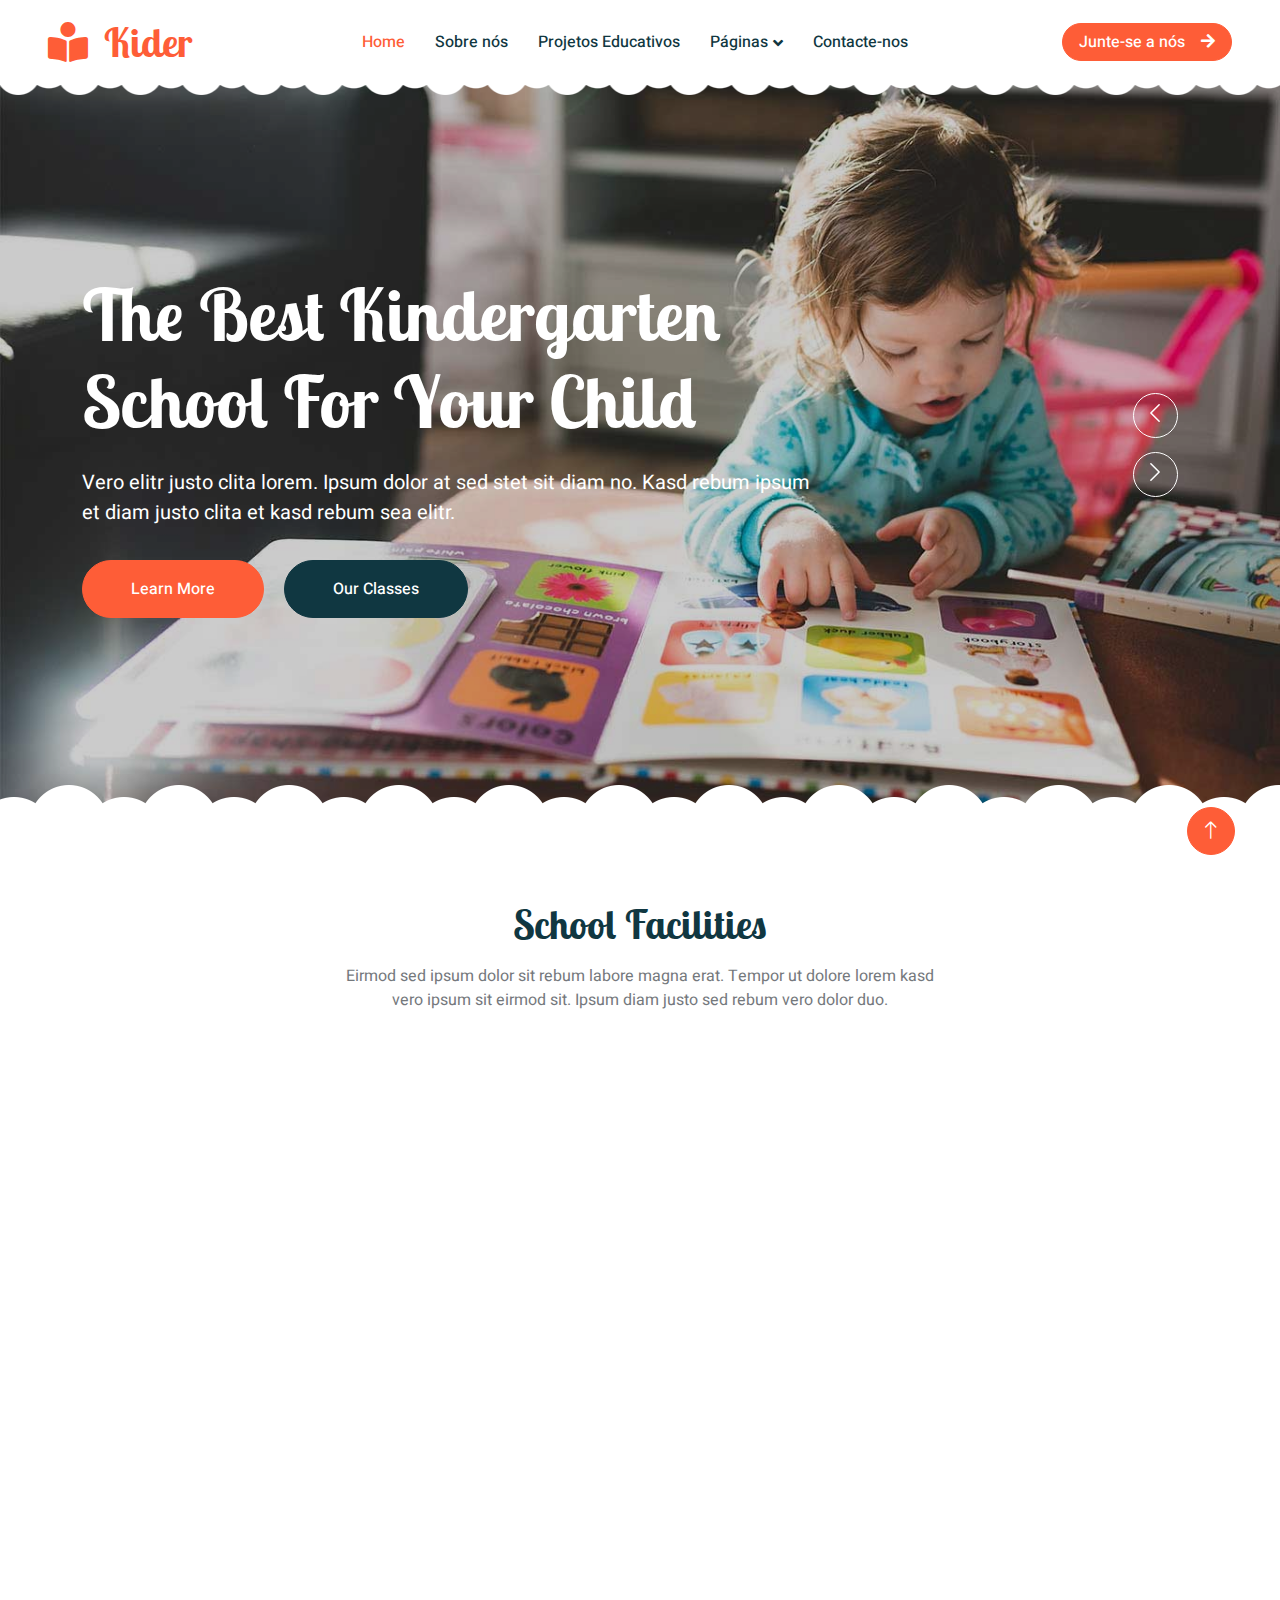
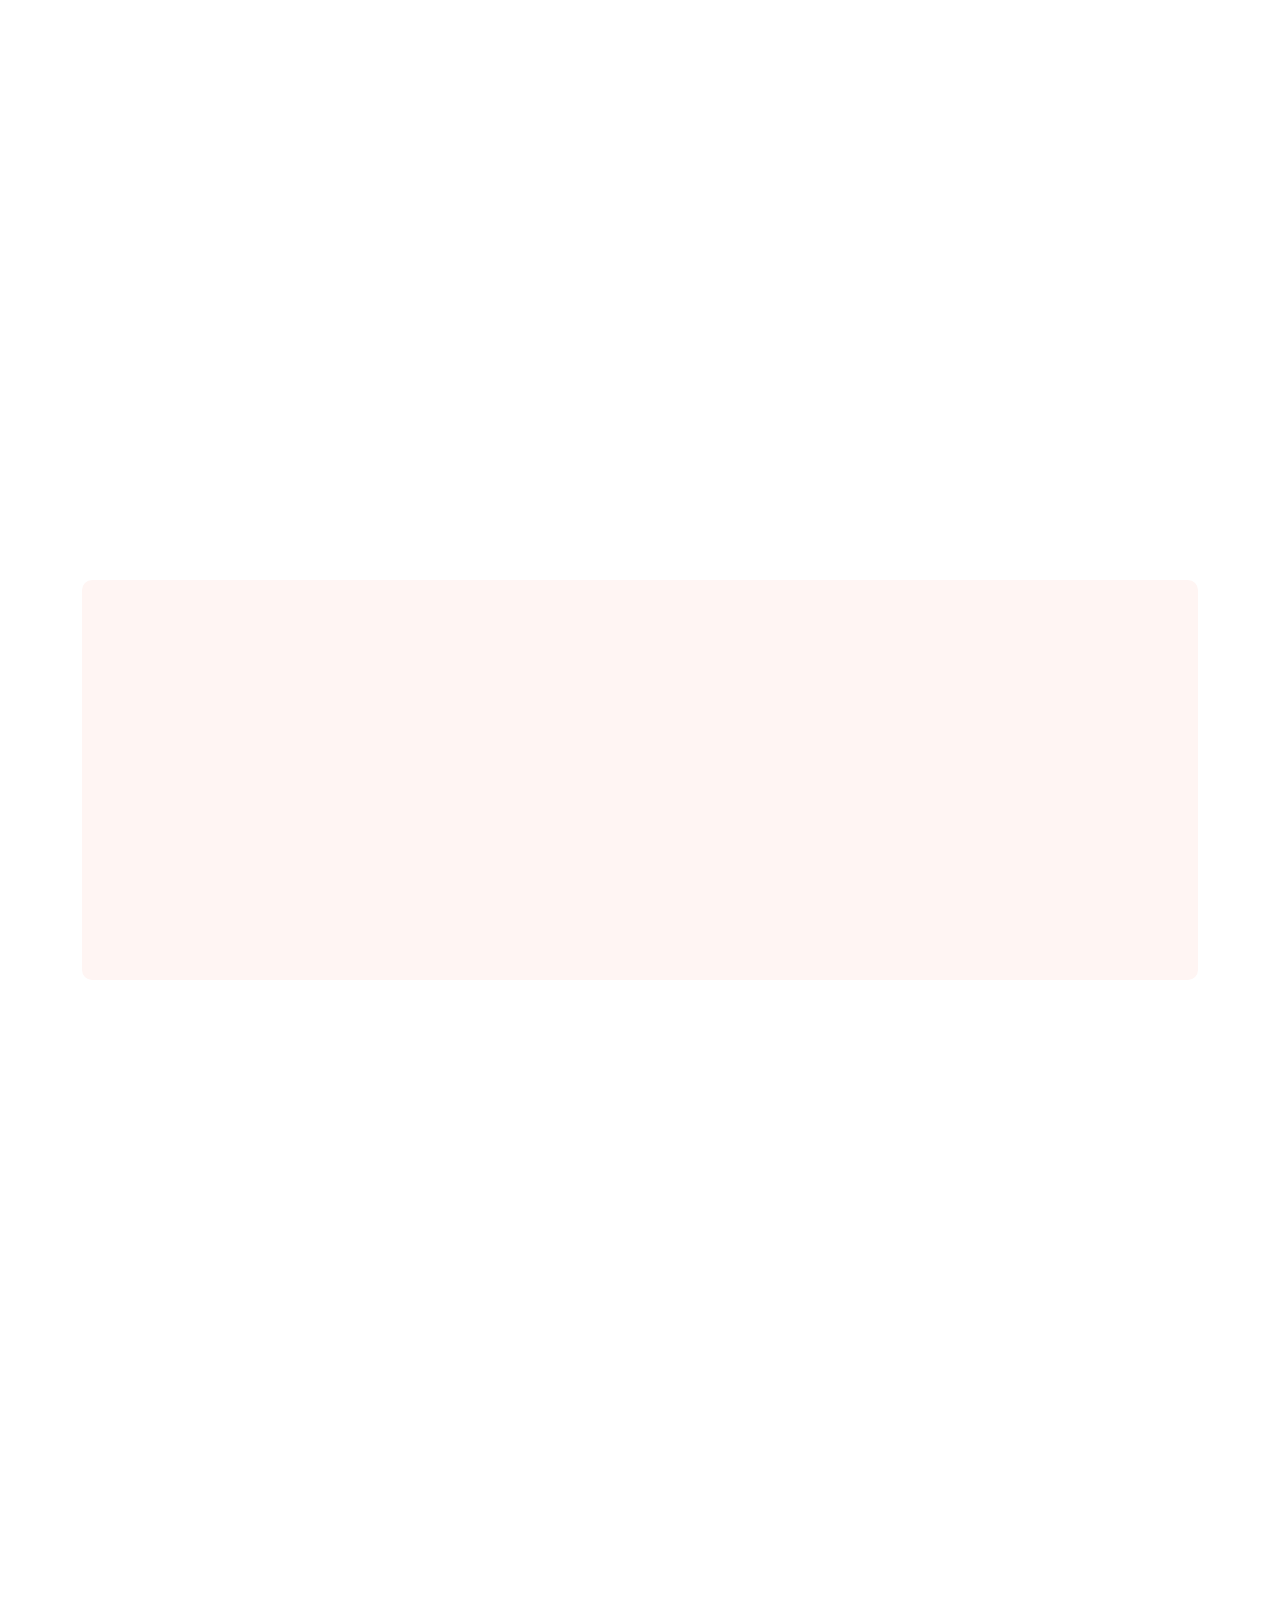
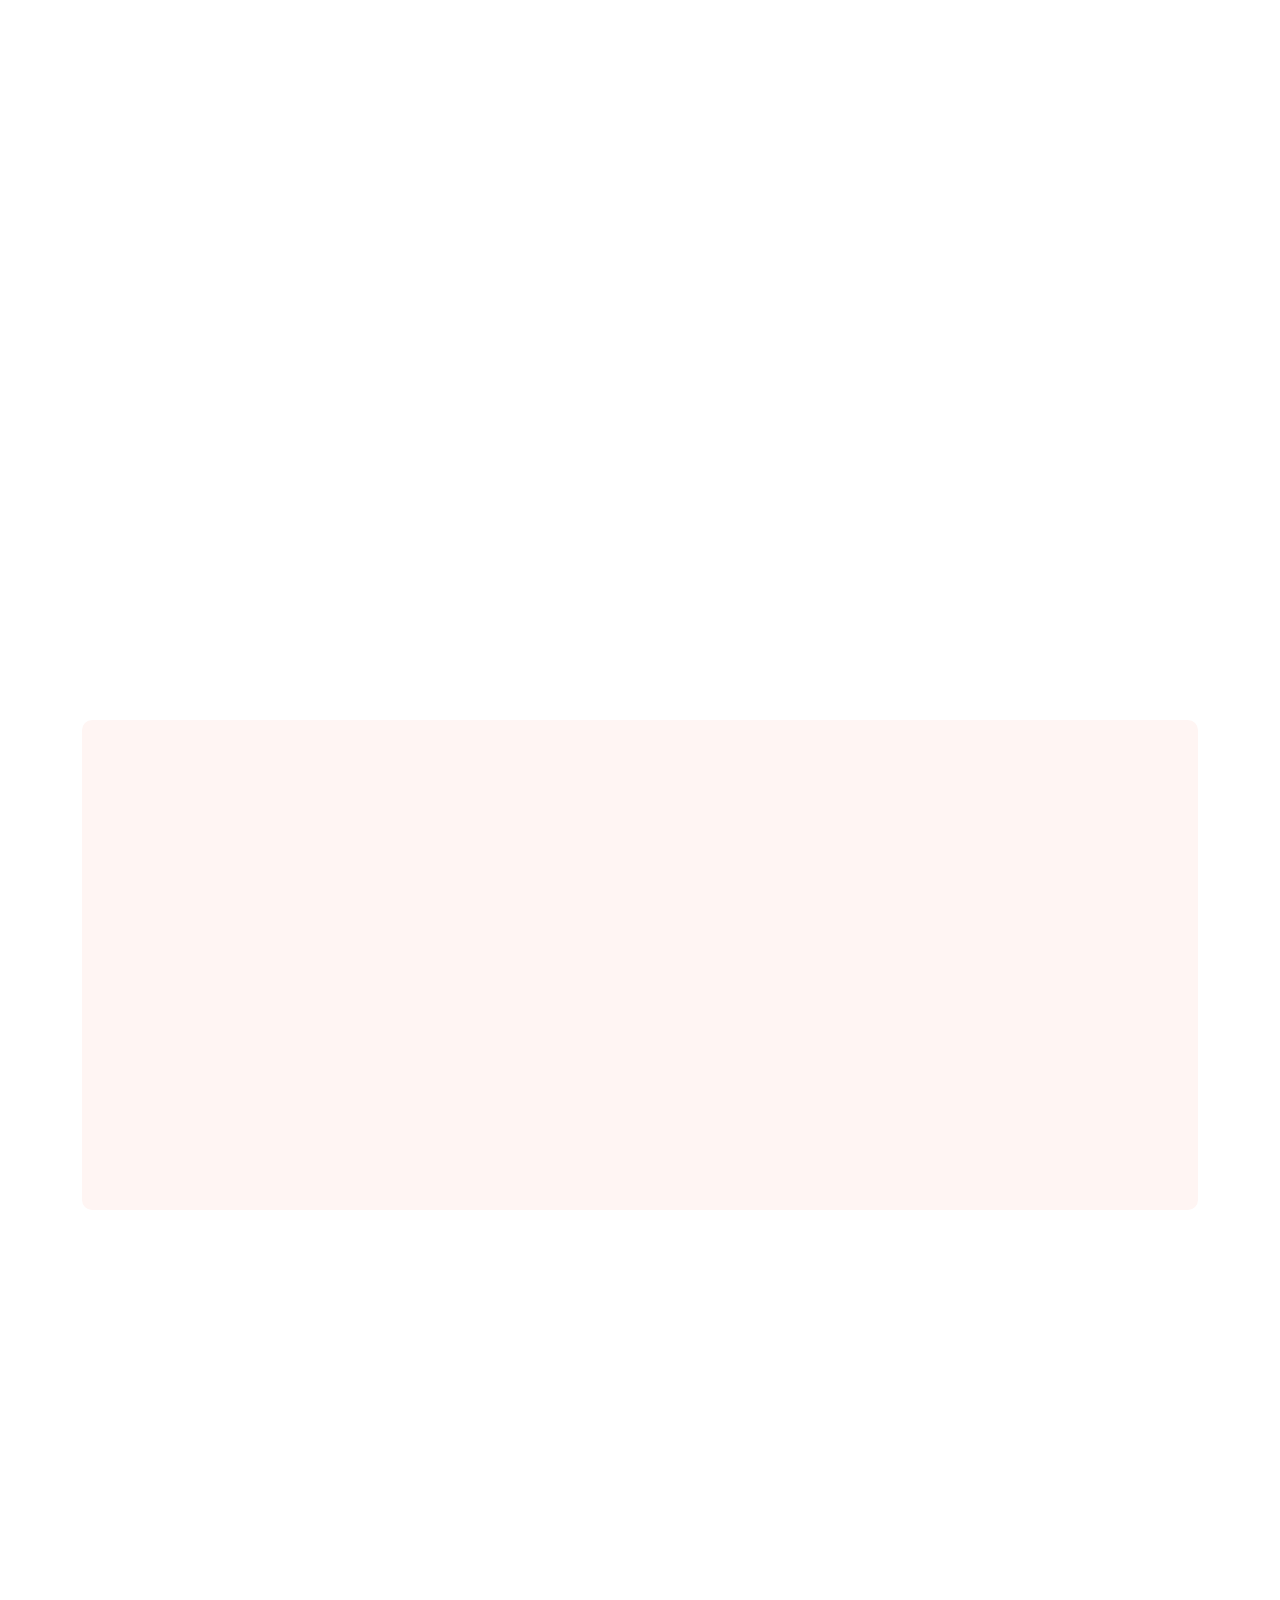
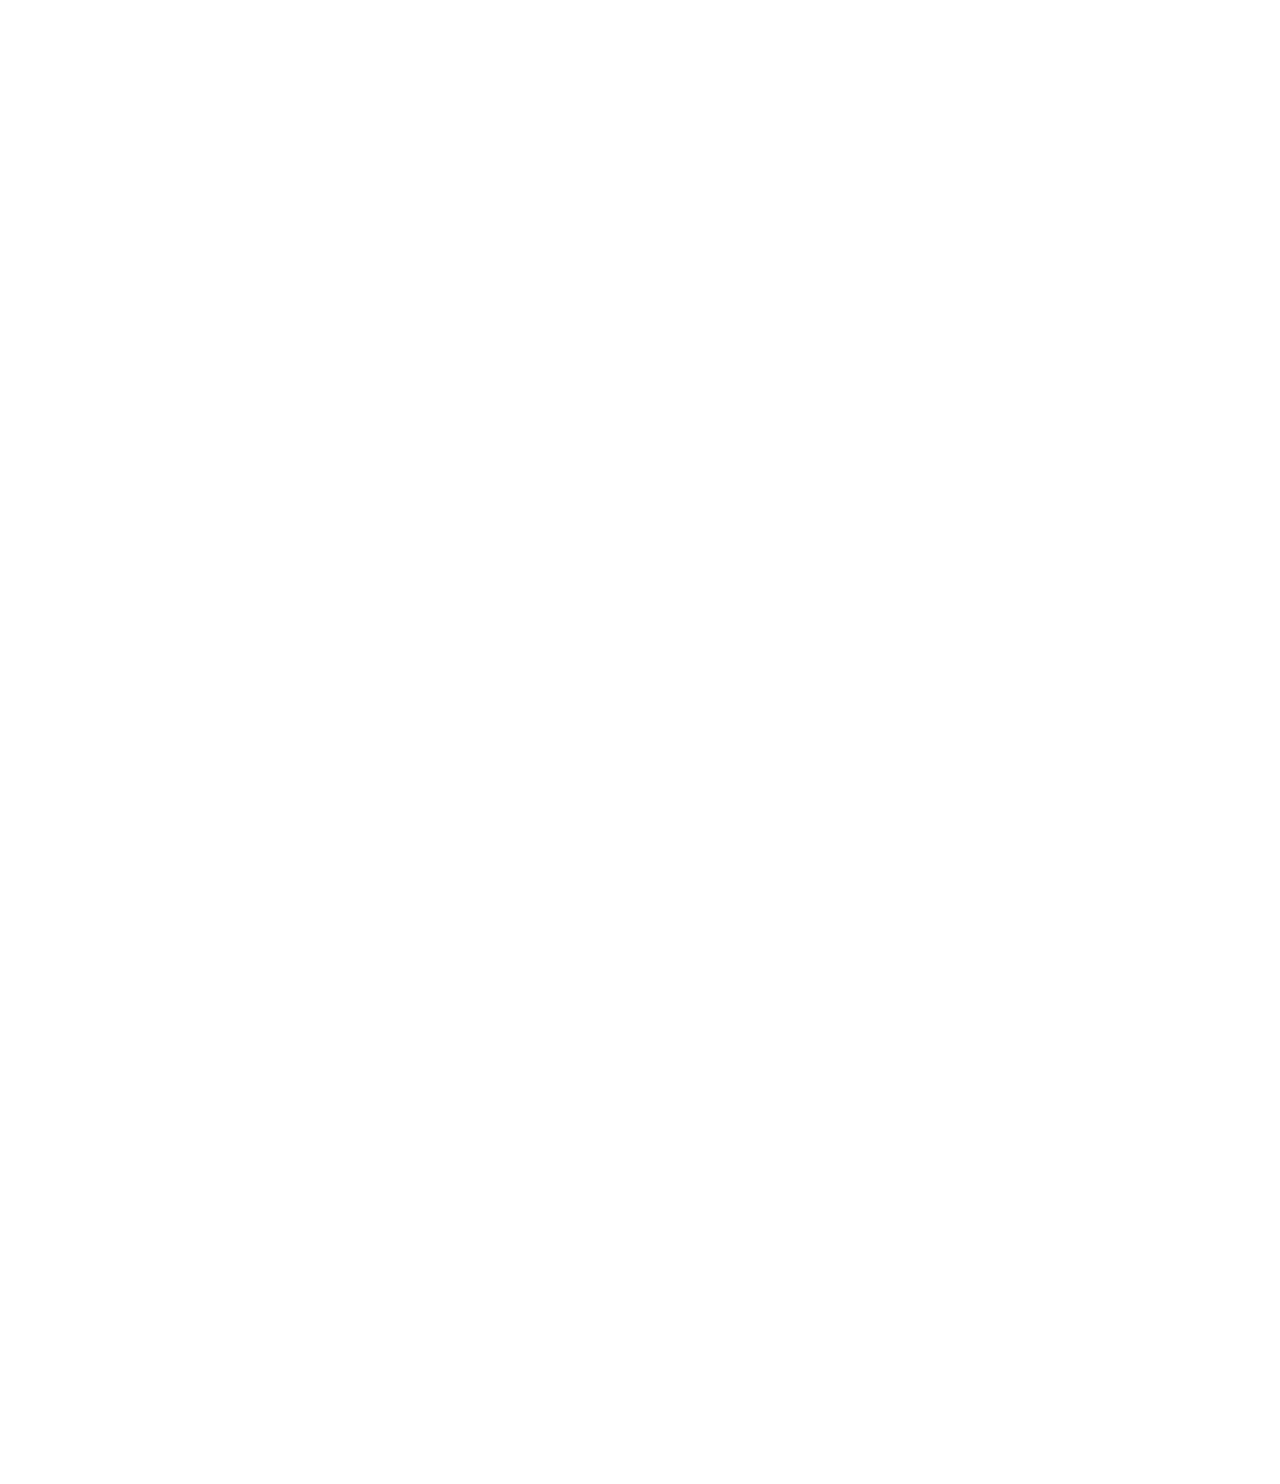
==== index.html @ 931c2179 "Primeiro commit - adicionar arquivos" ====
<!DOCTYPE html>
<html lang="pt">

<head>
    <meta charset="utf-8">
    <title>kinderwelt - Pré Escola</title>
    <meta content="width=device-width, initial-scale=1.0" name="viewport">
    <meta content="" name="keywords">
    <meta content="" name="description">

    <!-- Favicon -->
    <link href="img/favicon.ico" rel="icon">

    <!-- Google Web Fonts -->
    <link rel="preconnect" href="https://fonts.googleapis.com">
    <link rel="preconnect" href="https://fonts.gstatic.com" crossorigin>
    <link href="https://fonts.googleapis.com/css2?family=Heebo:wght@400;500;600&family=Inter:wght@600&family=Lobster+Two:wght@700&display=swap" rel="stylesheet">
    
    <!-- Icon Font Stylesheet -->
    <link href="https://cdnjs.cloudflare.com/ajax/libs/font-awesome/5.10.0/css/all.min.css" rel="stylesheet">
    <link href="https://cdn.jsdelivr.net/npm/bootstrap-icons@1.4.1/font/bootstrap-icons.css" rel="stylesheet">

    <!-- Libraries Stylesheet -->
    <link href="lib/animate/animate.min.css" rel="stylesheet">
    <link href="lib/owlcarousel/assets/owl.carousel.min.css" rel="stylesheet">

    <!-- Customized Bootstrap Stylesheet -->
    <link href="css/bootstrap.min.css" rel="stylesheet">

    <!-- Template Stylesheet -->
    <link href="css/style.css" rel="stylesheet">
</head>

<body>
    <div class="container-xxl bg-white p-0">
        <!-- Spinner Start -->
        <div id="spinner" class="show bg-white position-fixed translate-middle w-100 vh-100 top-50 start-50 d-flex align-items-center justify-content-center">
            <div class="spinner-border text-primary" style="width: 3rem; height: 3rem;" role="status">
                <span class="sr-only">Loading...</span>
            </div>
        </div>
        <!-- Spinner End -->


        <!-- Navbar Start -->
        <nav class="navbar navbar-expand-lg bg-white navbar-light sticky-top px-4 px-lg-5 py-lg-0">
            <a href="index.html" class="navbar-brand">
                <h1 class="m-0 text-primary"><i class="fa fa-book-reader me-3"></i>Kider</h1>
            </a>
            <button type="button" class="navbar-toggler" data-bs-toggle="collapse" data-bs-target="#navbarCollapse">
                <span class="navbar-toggler-icon"></span>
            </button>
            <div class="collapse navbar-collapse" id="navbarCollapse">
                <div class="navbar-nav mx-auto">
                    <a href="index.html" class="nav-item nav-link active">Home</a>
                    <a href="about.html" class="nav-item nav-link">Sobre nós</a>
                    <a href="classes.html" class="nav-item nav-link">Projetos Educativos</a>
                    <div class="nav-item dropdown">
                        <a href="#" class="nav-link dropdown-toggle" data-bs-toggle="dropdown">Páginas</a>
                        <div class="dropdown-menu rounded-0 rounded-bottom border-0 shadow-sm m-0">
                            <a href="facility.html" class="dropdown-item">Instalações Escolares</a>
                            <a href="team.html" class="dropdown-item">Equipa de Professores</a>
                            <a href="call-to-action.html" class="dropdown-item">Junte-se a nós</a>
                            <a href="appointment.html" class="dropdown-item">Agende uma visita</a>
                            <a href="testimonial.html" class="dropdown-item">Depoimentos</a>
    
                        </div>
                    </div>
                    <a href="contact.html" class="nav-item nav-link">Contacte-nos</a>
                </div>
                <a href="" class="btn btn-primary rounded-pill px-3 d-none d-lg-block">Junte-se a nós<i class="fa fa-arrow-right ms-3"></i></a>
            </div>
        </nav>
        <!-- Navbar End -->


        <!-- Carousel Start -->
        <div class="container-fluid p-0 mb-5">
            <div class="owl-carousel header-carousel position-relative">
                <div class="owl-carousel-item position-relative">
                    <img class="img-fluid" src="img/carousel-1.jpg" alt="">
                    <div class="position-absolute top-0 start-0 w-100 h-100 d-flex align-items-center" style="background: rgba(0, 0, 0, .2);">
                        <div class="container">
                            <div class="row justify-content-start">
                                <div class="col-10 col-lg-8">
                                    <h1 class="display-2 text-white animated slideInDown mb-4">The Best Kindergarten School For Your Child</h1>
                                    <p class="fs-5 fw-medium text-white mb-4 pb-2">Vero elitr justo clita lorem. Ipsum dolor at sed stet sit diam no. Kasd rebum ipsum et diam justo clita et kasd rebum sea elitr.</p>
                                    <a href="" class="btn btn-primary rounded-pill py-sm-3 px-sm-5 me-3 animated slideInLeft">Learn More</a>
                                    <a href="" class="btn btn-dark rounded-pill py-sm-3 px-sm-5 animated slideInRight">Our Classes</a>
                                </div>
                            </div>
                        </div>
                    </div>
                </div>
                <div class="owl-carousel-item position-relative">
                    <img class="img-fluid" src="img/carousel-2.jpg" alt="">
                    <div class="position-absolute top-0 start-0 w-100 h-100 d-flex align-items-center" style="background: rgba(0, 0, 0, .2);">
                        <div class="container">
                            <div class="row justify-content-start">
                                <div class="col-10 col-lg-8">
                                    <h1 class="display-2 text-white animated slideInDown mb-4">Make A Brighter Future For Your Child</h1>
                                    <p class="fs-5 fw-medium text-white mb-4 pb-2">Vero elitr justo clita lorem. Ipsum dolor at sed stet sit diam no. Kasd rebum ipsum et diam justo clita et kasd rebum sea elitr.</p>
                                    <a href="" class="btn btn-primary rounded-pill py-sm-3 px-sm-5 me-3 animated slideInLeft">Learn More</a>
                                    <a href="" class="btn btn-dark rounded-pill py-sm-3 px-sm-5 animated slideInRight">Our Classes</a>
                                </div>
                            </div>
                        </div>
                    </div>
                </div>
            </div>
        </div>
        <!-- Carousel End -->


        <!-- Facilities Start -->
        <div class="container-xxl py-5">
            <div class="container">
                <div class="text-center mx-auto mb-5 wow fadeInUp" data-wow-delay="0.1s" style="max-width: 600px;">
                    <h1 class="mb-3">School Facilities</h1>
                    <p>Eirmod sed ipsum dolor sit rebum labore magna erat. Tempor ut dolore lorem kasd vero ipsum sit eirmod sit. Ipsum diam justo sed rebum vero dolor duo.</p>
                </div>
                <div class="row g-4">
                    <div class="col-lg-3 col-sm-6 wow fadeInUp" data-wow-delay="0.1s">
                        <div class="facility-item">
                            <div class="facility-icon bg-primary">
                                <span class="bg-primary"></span>
                                <i class="fa fa-bus-alt fa-3x text-primary"></i>
                                <span class="bg-primary"></span>
                            </div>
                            <div class="facility-text bg-primary">
                                <h3 class="text-primary mb-3">School Bus</h3>
                                <p class="mb-0">Eirmod sed ipsum dolor sit rebum magna erat lorem kasd vero ipsum sit</p>
                            </div>
                        </div>
                    </div>
                    <div class="col-lg-3 col-sm-6 wow fadeInUp" data-wow-delay="0.3s">
                        <div class="facility-item">
                            <div class="facility-icon bg-success">
                                <span class="bg-success"></span>
                                <i class="fa fa-futbol fa-3x text-success"></i>
                                <span class="bg-success"></span>
                            </div>
                            <div class="facility-text bg-success">
                                <h3 class="text-success mb-3">Playground</h3>
                                <p class="mb-0">Eirmod sed ipsum dolor sit rebum magna erat lorem kasd vero ipsum sit</p>
                            </div>
                        </div>
                    </div>
                    <div class="col-lg-3 col-sm-6 wow fadeInUp" data-wow-delay="0.5s">
                        <div class="facility-item">
                            <div class="facility-icon bg-warning">
                                <span class="bg-warning"></span>
                                <i class="fa fa-home fa-3x text-warning"></i>
                                <span class="bg-warning"></span>
                            </div>
                            <div class="facility-text bg-warning">
                                <h3 class="text-warning mb-3">Healthy Canteen</h3>
                                <p class="mb-0">Eirmod sed ipsum dolor sit rebum magna erat lorem kasd vero ipsum sit</p>
                            </div>
                        </div>
                    </div>
                    <div class="col-lg-3 col-sm-6 wow fadeInUp" data-wow-delay="0.7s">
                        <div class="facility-item">
                            <div class="facility-icon bg-info">
                                <span class="bg-info"></span>
                                <i class="fa fa-chalkboard-teacher fa-3x text-info"></i>
                                <span class="bg-info"></span>
                            </div>
                            <div class="facility-text bg-info">
                                <h3 class="text-info mb-3">Positive Learning</h3>
                                <p class="mb-0">Eirmod sed ipsum dolor sit rebum magna erat lorem kasd vero ipsum sit</p>
                            </div>
                        </div>
                    </div>
                </div>
            </div>
        </div>
        <!-- Facilities End -->


        <!-- About Start -->
        <div class="container-xxl py-5">
            <div class="container">
                <div class="row g-5 align-items-center">
                    <div class="col-lg-6 wow fadeInUp" data-wow-delay="0.1s">
                        <h1 class="mb-4">Despertamos a curiosidade, cultivamos a autonomia e preparamos nossas crianças para um futuro brilhante.</h1>
                        <p>Na <i>Kinderwelt</i>, acreditamos que a educação é a base para um futuro brilhante. Nossa missão é proporcionar um ambiente seguro, acolhedor e estimulante, onde cada criança possa desenvolver todo o seu potencial.

                            Fundada em 2010, nossa escola tem como objetivo oferecer uma educação de qualidade, que valoriza a individualidade de cada aluno. Nossa equipe de educadores altamente qualificados está comprometida em oferecer um ensino inovador e personalizado, que estimula a curiosidade, a criatividade e o pensamento crítico.
                            
                            Acreditamos em um aprendizado que vai além da sala de aula, por isso oferecemos diversas atividades extracurriculares que promovem o desenvolvimento integral das crianças. Nosso objetivo é formar cidadãos conscientes, responsáveis e preparados para os desafios do futuro.</p>
                        <div class="row g-4 align-items-center">
                            <div class="col-sm-6">
                                <a class="btn btn-primary rounded-pill py-3 px-5" href="">Leia Mais</a>
                            </div>
                            <div class="col-sm-6">
                                <div class="d-flex align-items-center">
                                    <img class="rounded-circle flex-shrink-0" src="img/user.jpg" alt="" style="width: 45px; height: 45px;">
                                    <div class="ms-3">
                                        <h6 class="text-primary mb-1">Jhon Doe</h6>
                                        <small>CEO & Fundador</small>
                                    </div>
                                </div>
                            </div>
                        </div>
                    </div>
                    <div class="col-lg-6 about-img wow fadeInUp" data-wow-delay="0.5s">
                        <div class="row">
                            <div class="col-12 text-center">
                                <img class="img-fluid w-75 rounded-circle bg-light p-3" src="img/students-answer - Cópia.jpg" alt="">
                            </div>
                            <div class="col-6 text-start" style="margin-top: -150px;">
                                <img class="img-fluid w-100 rounded-circle bg-light p-3" src="img/erika-fletcher-YfNWGrQI3a4-unsplash.jpg" alt="">
                            </div>
                            <div class="col-6 text-end" style="margin-top: -150px;">
                                <img class="img-fluid w-100 rounded-circle bg-light p-3" src="img/classes-6.jpg" alt="">
                            </div>
                        </div>
                    </div>
                </div>
            </div>
        </div>
        <!-- About End -->


        <!-- Call To Action Start -->
        <div class="container-xxl py-5">
            <div class="container">
                <div class="bg-light rounded">
                    <div class="row g-0">
                        <div class="col-lg-6 wow fadeIn" data-wow-delay="0.1s" style="min-height: 400px;">
                            <div class="position-relative h-100">
                                <img class="position-absolute w-100 h-100 rounded" src="img/call-to-action.jpg" style="object-fit: cover;">
                            </div>
                        </div>
                        <div class="col-lg-6 wow fadeIn" data-wow-delay="0.5s">
                            <div class="h-100 d-flex flex-column justify-content-center p-5">
                                <h1 class="mb-4">Become A Teacher</h1>
                                <p class="mb-4">Tempor erat elitr rebum at clita. Diam dolor diam ipsum sit. Aliqu diam amet diam et eos.
                                    Clita erat ipsum et lorem et sit, sed stet lorem sit clita duo justo magna dolore erat amet
                                </p>
                                <a class="btn btn-primary py-3 px-5" href="">Get Started Now<i class="fa fa-arrow-right ms-2"></i></a>
                            </div>
                        </div>
                    </div>
                </div>
            </div>
        </div>
        <!-- Call To Action End -->


        <!-- Classes Start -->
        <div class="container-xxl py-5">
            <div class="container">
                <div class="text-center mx-auto mb-5 wow fadeInUp" data-wow-delay="0.1s" style="max-width: 600px;">
                    <h1 class="mb-3">Turmas</h1>
                    <p>Nossas turmas</p>
                </div>
                <div class="row g-4">
                    <div class="col-lg-4 col-md-6 wow fadeInUp" data-wow-delay="0.1s">
                        <div class="classes-item">
                            <div class="bg-light rounded-circle w-75 mx-auto p-3">
                                <img class="img-fluid rounded-circle" src="img/classes-1.jpg" alt="">
                            </div>
                            <div class="bg-light rounded p-4 pt-5 mt-n5">
                                <a class="d-block text-center h3 mt-3 mb-4" href="">Art & Drawing</a>
                                <div class="d-flex align-items-center justify-content-between mb-4">
                                    <div class="d-flex align-items-center">
                                        <img class="rounded-circle flex-shrink-0" src="img/user.jpg" alt="" style="width: 45px; height: 45px;">
                                        <div class="ms-3">
                                            <h6 class="text-primary mb-1">Jhon Doe</h6>
                                            <small>Teacher</small>
                                        </div>
                                    </div>
                                    <span class="bg-primary text-white rounded-pill py-2 px-3" href="">$99</span>
                                </div>
                                <div class="row g-1">
                                    <div class="col-4">
                                        <div class="border-top border-3 border-primary pt-2">
                                            <h6 class="text-primary mb-1">Age:</h6>
                                            <small>3-5 Years</small>
                                        </div>
                                    </div>
                                    <div class="col-4">
                                        <div class="border-top border-3 border-success pt-2">
                                            <h6 class="text-success mb-1">Time:</h6>
                                            <small>9-10 AM</small>
                                        </div>
                                    </div>
                                    <div class="col-4">
                                        <div class="border-top border-3 border-warning pt-2">
                                            <h6 class="text-warning mb-1">Capacity:</h6>
                                            <small>30 Kids</small>
                                        </div>
                                    </div>
                                </div>
                            </div>
                        </div>
                    </div>
                    <div class="col-lg-4 col-md-6 wow fadeInUp" data-wow-delay="0.3s">
                        <div class="classes-item">
                            <div class="bg-light rounded-circle w-75 mx-auto p-3">
                                <img class="img-fluid rounded-circle" src="img/classes-2.jpg" alt="">
                            </div>
                            <div class="bg-light rounded p-4 pt-5 mt-n5">
                                <a class="d-block text-center h3 mt-3 mb-4" href="">Color Management</a>
                                <div class="d-flex align-items-center justify-content-between mb-4">
                                    <div class="d-flex align-items-center">
                                        <img class="rounded-circle flex-shrink-0" src="img/user.jpg" alt="" style="width: 45px; height: 45px;">
                                        <div class="ms-3">
                                            <h6 class="text-primary mb-1">Jhon Doe</h6>
                                            <small>Teacher</small>
                                        </div>
                                    </div>
                                    <span class="bg-primary text-white rounded-pill py-2 px-3" href="">$99</span>
                                </div>
                                <div class="row g-1">
                                    <div class="col-4">
                                        <div class="border-top border-3 border-primary pt-2">
                                            <h6 class="text-primary mb-1">Age:</h6>
                                            <small>3-5 Years</small>
                                        </div>
                                    </div>
                                    <div class="col-4">
                                        <div class="border-top border-3 border-success pt-2">
                                            <h6 class="text-success mb-1">Time:</h6>
                                            <small>9-10 AM</small>
                                        </div>
                                    </div>
                                    <div class="col-4">
                                        <div class="border-top border-3 border-warning pt-2">
                                            <h6 class="text-warning mb-1">Capacity:</h6>
                                            <small>30 Kids</small>
                                        </div>
                                    </div>
                                </div>
                            </div>
                        </div>
                    </div>
                    <div class="col-lg-4 col-md-6 wow fadeInUp" data-wow-delay="0.5s">
                        <div class="classes-item">
                            <div class="bg-light rounded-circle w-75 mx-auto p-3">
                                <img class="img-fluid rounded-circle" src="img/classes-3.jpg" alt="">
                            </div>
                            <div class="bg-light rounded p-4 pt-5 mt-n5">
                                <a class="d-block text-center h3 mt-3 mb-4" href="">Athletic & Dance</a>
                                <div class="d-flex align-items-center justify-content-between mb-4">
                                    <div class="d-flex align-items-center">
                                        <img class="rounded-circle flex-shrink-0" src="img/user.jpg" alt="" style="width: 45px; height: 45px;">
                                        <div class="ms-3">
                                            <h6 class="text-primary mb-1">Jhon Doe</h6>
                                            <small>Teacher</small>
                                        </div>
                                    </div>
                                    <span class="bg-primary text-white rounded-pill py-2 px-3" href="">$99</span>
                                </div>
                                <div class="row g-1">
                                    <div class="col-4">
                                        <div class="border-top border-3 border-primary pt-2">
                                            <h6 class="text-primary mb-1">Age:</h6>
                                            <small>3-5 Years</small>
                                        </div>
                                    </div>
                                    <div class="col-4">
                                        <div class="border-top border-3 border-success pt-2">
                                            <h6 class="text-success mb-1">Time:</h6>
                                            <small>9-10 AM</small>
                                        </div>
                                    </div>
                                    <div class="col-4">
                                        <div class="border-top border-3 border-warning pt-2">
                                            <h6 class="text-warning mb-1">Capacity:</h6>
                                            <small>30 Kids</small>
                                        </div>
                                    </div>
                                </div>
                            </div>
                        </div>
                    </div>
                    <div class="col-lg-4 col-md-6 wow fadeInUp" data-wow-delay="0.1s">
                        <div class="classes-item">
                            <div class="bg-light rounded-circle w-75 mx-auto p-3">
                                <img class="img-fluid rounded-circle" src="img/classes-4.jpg" alt="">
                            </div>
                            <div class="bg-light rounded p-4 pt-5 mt-n5">
                                <a class="d-block text-center h3 mt-3 mb-4" href="">Language & Speaking</a>
                                <div class="d-flex align-items-center justify-content-between mb-4">
                                    <div class="d-flex align-items-center">
                                        <img class="rounded-circle flex-shrink-0" src="img/user.jpg" alt="" style="width: 45px; height: 45px;">
                                        <div class="ms-3">
                                            <h6 class="text-primary mb-1">Jhon Doe</h6>
                                            <small>Teacher</small>
                                        </div>
                                    </div>
                                    <span class="bg-primary text-white rounded-pill py-2 px-3" href="">$99</span>
                                </div>
                                <div class="row g-1">
                                    <div class="col-4">
                                        <div class="border-top border-3 border-primary pt-2">
                                            <h6 class="text-primary mb-1">Age:</h6>
                                            <small>3-5 Years</small>
                                        </div>
                                    </div>
                                    <div class="col-4">
                                        <div class="border-top border-3 border-success pt-2">
                                            <h6 class="text-success mb-1">Time:</h6>
                                            <small>9-10 AM</small>
                                        </div>
                                    </div>
                                    <div class="col-4">
                                        <div class="border-top border-3 border-warning pt-2">
                                            <h6 class="text-warning mb-1">Capacity:</h6>
                                            <small>30 Kids</small>
                                        </div>
                                    </div>
                                </div>
                            </div>
                        </div>
                    </div>
                    <div class="col-lg-4 col-md-6 wow fadeInUp" data-wow-delay="0.3s">
                        <div class="classes-item">
                            <div class="bg-light rounded-circle w-75 mx-auto p-3">
                                <img class="img-fluid rounded-circle" src="img/classes-5.jpg" alt="">
                            </div>
                            <div class="bg-light rounded p-4 pt-5 mt-n5">
                                <a class="d-block text-center h3 mt-3 mb-4" href="">Religion & History</a>
                                <div class="d-flex align-items-center justify-content-between mb-4">
                                    <div class="d-flex align-items-center">
                                        <img class="rounded-circle flex-shrink-0" src="img/user.jpg" alt="" style="width: 45px; height: 45px;">
                                        <div class="ms-3">
                                            <h6 class="text-primary mb-1">Jhon Doe</h6>
                                            <small>Teacher</small>
                                        </div>
                                    </div>
                                    <span class="bg-primary text-white rounded-pill py-2 px-3" href="">$99</span>
                                </div>
                                <div class="row g-1">
                                    <div class="col-4">
                                        <div class="border-top border-3 border-primary pt-2">
                                            <h6 class="text-primary mb-1">Age:</h6>
                                            <small>3-5 Years</small>
                                        </div>
                                    </div>
                                    <div class="col-4">
                                        <div class="border-top border-3 border-success pt-2">
                                            <h6 class="text-success mb-1">Time:</h6>
                                            <small>9-10 AM</small>
                                        </div>
                                    </div>
                                    <div class="col-4">
                                        <div class="border-top border-3 border-warning pt-2">
                                            <h6 class="text-warning mb-1">Capacity:</h6>
                                            <small>30 Kids</small>
                                        </div>
                                    </div>
                                </div>
                            </div>
                        </div>
                    </div>
                    <div class="col-lg-4 col-md-6 wow fadeInUp" data-wow-delay="0.5s">
                        <div class="classes-item">
                            <div class="bg-light rounded-circle w-75 mx-auto p-3">
                                <img class="img-fluid rounded-circle" src="img/classes-6.jpg" alt="">
                            </div>
                            <div class="bg-light rounded p-4 pt-5 mt-n5">
                                <a class="d-block text-center h3 mt-3 mb-4" href="">General Knowledge</a>
                                <div class="d-flex align-items-center justify-content-between mb-4">
                                    <div class="d-flex align-items-center">
                                        <img class="rounded-circle flex-shrink-0" src="img/user.jpg" alt="" style="width: 45px; height: 45px;">
                                        <div class="ms-3">
                                            <h6 class="text-primary mb-1">Jhon Doe</h6>
                                            <small>Teacher</small>
                                        </div>
                                    </div>
                                    <span class="bg-primary text-white rounded-pill py-2 px-3" href="">$99</span>
                                </div>
                                <div class="row g-1">
                                    <div class="col-4">
                                        <div class="border-top border-3 border-primary pt-2">
                                            <h6 class="text-primary mb-1">Age:</h6>
                                            <small>3-5 Years</small>
                                        </div>
                                    </div>
                                    <div class="col-4">
                                        <div class="border-top border-3 border-success pt-2">
                                            <h6 class="text-success mb-1">Time:</h6>
                                            <small>9-10 AM</small>
                                        </div>
                                    </div>
                                    <div class="col-4">
                                        <div class="border-top border-3 border-warning pt-2">
                                            <h6 class="text-warning mb-1">Capacity:</h6>
                                            <small>30 Kids</small>
                                        </div>
                                    </div>
                                </div>
                            </div>
                        </div>
                    </div>
                </div>
            </div>
        </div>
        <!-- Classes End -->


        <!-- Appointment Start -->
        <div class="container-xxl py-5">
            <div class="container">
                <div class="bg-light rounded">
                    <div class="row g-0">
                        <div class="col-lg-6 wow fadeIn" data-wow-delay="0.1s">
                            <div class="h-100 d-flex flex-column justify-content-center p-5">
                                <h1 class="mb-4">Agende uma visita </h1>
                                <form>
                                    <div class="row g-3">
                                        <div class="col-sm-6">
                                            <div class="form-floating">
                                                <input type="text" class="form-control border-0" id="gname" placeholder="Encarregado de Educação">
                                                <label for="gname">Encarregado de Educação</label>
                                            </div>
                                        </div>
                                        <div class="col-sm-6">
                                            <div class="form-floating">
                                                <input type="email" class="form-control border-0" id="gmail" placeholder="email">
                                                <label for="gmail">email</label>
                                            </div>
                                        </div>
                                        <div class="col-sm-6">
                                            <div class="form-floating">
                                                <input type="text" class="form-control border-0" id="cname" placeholder="Nome da criança">
                                                <label for="cname">nome da criança</label>
                                            </div>
                                        </div>
                                        <div class="col-sm-6">
                                            <div class="form-floating">
                                                <input type="text" class="form-control border-0" id="cage" placeholder="Idade da criança">
                                                <label for="cage">Idade da criança</label>
                                            </div>
                                        </div>
                                        <div class="col-12">
                                            <div class="form-floating">
                                                <textarea class="form-control border-0" placeholder="Deixe uma mensagem aqui" id="message" style="height: 100px"></textarea>
                                                <label for="Mensagem">Message</label>
                                            </div>
                                        </div>
                                        <div class="col-12">
                                            <button class="btn btn-primary w-100 py-3" type="Enviar">Enviar</button>
                                        </div>
                                    </div>
                                </form>
                            </div>
                        </div>
                        <div class="col-lg-6 wow fadeIn" data-wow-delay="0.5s" style="min-height: 400px;">
                            <div class="position-relative h-100">
                                <img class="position-absolute w-100 h-100 rounded" src="img/appointment.jpg" style="object-fit: cover;">
                            </div>
                        </div>
                    </div>
                </div>
            </div>
        </div>
        <!-- Appointment End -->


        <!-- Team Start -->
        <div class="container-xxl py-5">
            <div class="container">
                <div class="text-center mx-auto mb-5 wow fadeInUp" data-wow-delay="0.1s" style="max-width: 600px;">
                    <h1 class="mb-3">Popular Teachers</h1>
                    <p>Eirmod sed ipsum dolor sit rebum labore magna erat. Tempor ut dolore lorem kasd vero ipsum sit
                        eirmod sit. Ipsum diam justo sed rebum vero dolor duo.</p>
                </div>
                <div class="row g-4">
                    <div class="col-lg-4 col-md-6 wow fadeInUp" data-wow-delay="0.1s">
                        <div class="team-item position-relative">
                            <img class="img-fluid rounded-circle w-75" src="img/team-1.jpg" alt="">
                            <div class="team-text">
                                <h3>Full Name</h3>
                                <p>Designation</p>
                                <div class="d-flex align-items-center">
                                    <a class="btn btn-square btn-primary mx-1" href=""><i class="fab fa-facebook-f"></i></a>
                                    <a class="btn btn-square btn-primary  mx-1" href=""><i class="fab fa-twitter"></i></a>
                                    <a class="btn btn-square btn-primary  mx-1" href=""><i class="fab fa-instagram"></i></a>
                                </div>
                            </div>
                        </div>
                    </div>
                    <div class="col-lg-4 col-md-6 wow fadeInUp" data-wow-delay="0.3s">
                        <div class="team-item position-relative">
                            <img class="img-fluid rounded-circle w-75" src="img/team-2.jpg" alt="">
                            <div class="team-text">
                                <h3>Full Name</h3>
                                <p>Designation</p>
                                <div class="d-flex align-items-center">
                                    <a class="btn btn-square btn-primary mx-1" href=""><i class="fab fa-facebook-f"></i></a>
                                    <a class="btn btn-square btn-primary  mx-1" href=""><i class="fab fa-twitter"></i></a>
                                    <a class="btn btn-square btn-primary  mx-1" href=""><i class="fab fa-instagram"></i></a>
                                </div>
                            </div>
                        </div>
                    </div>
                    <div class="col-lg-4 col-md-6 wow fadeInUp" data-wow-delay="0.5s">
                        <div class="team-item position-relative">
                            <img class="img-fluid rounded-circle w-75" src="img/team-3.jpg" alt="">
                            <div class="team-text">
                                <h3>Full Name</h3>
                                <p>Designation</p>
                                <div class="d-flex align-items-center">
                                    <a class="btn btn-square btn-primary mx-1" href=""><i class="fab fa-facebook-f"></i></a>
                                    <a class="btn btn-square btn-primary  mx-1" href=""><i class="fab fa-twitter"></i></a>
                                    <a class="btn btn-square btn-primary  mx-1" href=""><i class="fab fa-instagram"></i></a>
                                </div>
                            </div>
                        </div>
                    </div>
                </div>
            </div>
        </div>
        <!-- Team End -->


        <!-- Testimonial Start -->
        <div class="container-xxl py-5">
            <div class="container">
                <div class="text-center mx-auto mb-5 wow fadeInUp" data-wow-delay="0.1s" style="max-width: 600px;">
                    <h1 class="mb-3">Our Clients Say!</h1>
                    <p>Eirmod sed ipsum dolor sit rebum labore magna erat. Tempor ut dolore lorem kasd vero ipsum sit eirmod sit. Ipsum diam justo sed rebum vero dolor duo.</p>
                </div>
                <div class="owl-carousel testimonial-carousel wow fadeInUp" data-wow-delay="0.1s">
                    <div class="testimonial-item bg-light rounded p-5">
                        <p class="fs-5">Tempor stet labore dolor clita stet diam amet ipsum dolor duo ipsum rebum stet dolor amet diam stet. Est stet ea lorem amet est kasd kasd erat eos</p>
                        <div class="d-flex align-items-center bg-white me-n5" style="border-radius: 50px 0 0 50px;">
                            <img class="img-fluid flex-shrink-0 rounded-circle" src="img/testimonial-1.jpg" style="width: 90px; height: 90px;">
                            <div class="ps-3">
                                <h3 class="mb-1">Client Name</h3>
                                <span>Profession</span>
                            </div>
                            <i class="fa fa-quote-right fa-3x text-primary ms-auto d-none d-sm-flex"></i>
                        </div>
                    </div>
                    <div class="testimonial-item bg-light rounded p-5">
                        <p class="fs-5">Tempor stet labore dolor clita stet diam amet ipsum dolor duo ipsum rebum stet dolor amet diam stet. Est stet ea lorem amet est kasd kasd erat eos</p>
                        <div class="d-flex align-items-center bg-white me-n5" style="border-radius: 50px 0 0 50px;">
                            <img class="img-fluid flex-shrink-0 rounded-circle" src="img/testimonial-2.jpg" style="width: 90px; height: 90px;">
                            <div class="ps-3">
                                <h3 class="mb-1">Client Name</h3>
                                <span>Profession</span>
                            </div>
                            <i class="fa fa-quote-right fa-3x text-primary ms-auto d-none d-sm-flex"></i>
                        </div>
                    </div>
                    <div class="testimonial-item bg-light rounded p-5">
                        <p class="fs-5">Tempor stet labore dolor clita stet diam amet ipsum dolor duo ipsum rebum stet dolor amet diam stet. Est stet ea lorem amet est kasd kasd erat eos</p>
                        <div class="d-flex align-items-center bg-white me-n5" style="border-radius: 50px 0 0 50px;">
                            <img class="img-fluid flex-shrink-0 rounded-circle" src="img/testimonial-3.jpg" style="width: 90px; height: 90px;">
                            <div class="ps-3">
                                <h3 class="mb-1">Client Name</h3>
                                <span>Profession</span>
                            </div>
                            <i class="fa fa-quote-right fa-3x text-primary ms-auto d-none d-sm-flex"></i>
                        </div>
                    </div>
                </div>
            </div>
        </div>
        <!-- Testimonial End -->


        <!-- Footer Start -->
        <div class="container-fluid bg-dark text-white-50 footer pt-5 mt-5 wow fadeIn" data-wow-delay="0.1s">
            <div class="container py-5">
                <div class="row g-5">
                    <div class="col-lg-3 col-md-6">
                        <h3 class="text-white mb-4">Entre em contacto</h3>
                        <p class="mb-2"><i class="fa fa-map-marker-alt me-3"></i>123 Nova Lisboa, Lisboa, Portugal</p>
                        <p class="mb-2"><i class="fa fa-phone-alt me-3"></i>+351 345 00000</p>
                        <p class="mb-2"><i class="fa fa-envelope me-3"></i>kinderwelt@education.com</p>
                        <div class="d-flex pt-2">
                            <a class="btn btn-outline-light btn-social" href=""><i class="fab fa-twitter"></i></a>
                            <a class="btn btn-outline-light btn-social" href=""><i class="fab fa-facebook-f"></i></a>
                            <a class="btn btn-outline-light btn-social" href=""><i class="fab fa-youtube"></i></a>
                            <a class="btn btn-outline-light btn-social" href=""><i class="fab fa-linkedin-in"></i></a>
                        </div>
                    </div>
                    <div class="col-lg-3 col-md-6">
                        <h3 class="text-white mb-4">Links rápidos</h3>
                        <a class="btn btn-link text-white-50" href="">Sobre nós</a>
                        <a class="btn btn-link text-white-50" href="">Contacte-nos</a>
                        <a class="btn btn-link text-white-50" href="">Nossos Serviços</a>
                        <a class="btn btn-link text-white-50" href="">Política de Privacidade</a>
                        <a class="btn btn-link text-white-50" href="">Termos & Condições</a>
                    </div>
                    <div class="col-lg-3 col-md-6">
                        <h3 class="text-white mb-4">Galeria de Fotos</h3>
                        <div class="row g-2 pt-2">
                            <div class="col-4">
                                <img class="img-fluid rounded bg-light p-1" src="img/artes.jpg" alt="">
                            </div>
                            <div class="col-4">
                                <img class="img-fluid rounded bg-light p-1" src="img/fut.jpg" alt="">
                            </div>
                            <div class="col-4">
                                <img class="img-fluid rounded bg-light p-1" src="img/classes-3.jpg" alt="">
                            </div>
                            <div class="col-4">
                                <img class="img-fluid rounded bg-light p-1" src="img/classes-4.jpg" alt="">
                            </div>
                            <div class="col-4">
                                <img class="img-fluid rounded bg-light p-1" src="img/logic.jpg" alt="">
                            </div>
                            <div class="col-4">
                                <img class="img-fluid rounded bg-light p-1" src="img/musica.jpg" alt="">
                            </div>
                        </div>
                    </div>
                    <div class="col-lg-3 col-md-6">
                        <h3 class="text-white mb-4">Newsletter</h3>
                        <p>Receba as últimas notícias e atualizações diretamente em sua caixa de entrada.</p>
                        <div class="position-relative mx-auto" style="max-width: 400px;">
                            <input class="form-control bg-transparent w-100 py-3 ps-4 pe-5" type="text" placeholder="Your email">
                            <button type="button" class="btn btn-primary py-2 position-absolute top-0 end-0 mt-2 me-2">Inscrever-se</button>
                        </div>
                    </div>
                </div>
            </div>
            <div class="container">
                <div class="copyright">
                    <div class="row">
                        <div class="col-md-6 text-center text-md-start mb-3 mb-md-0">
                            &copy; <a class="border-bottom" href="#">Kinderwelt</a>, All Right Reserved. 
							
							
							Designed By <a class="border-bottom" href="https://htmlcodex.com">HTML Codex</a>
                        </div>
                        <div class="col-md-6 text-center text-md-end">
                            <div class="footer-menu">
                                <a href="">Home</a>
                                <a href="">Cookies</a>
                                <a href="">Help</a>
                                <a href="">FQAs</a>
                            </div>
                        </div>
                    </div>
                </div>
            </div>
        </div>
        <!-- Footer End -->


        <!-- Back to Top -->
        <a href="#" class="btn btn-lg btn-primary btn-lg-square back-to-top"><i class="bi bi-arrow-up"></i></a>
    </div>

    <!-- JavaScript Libraries -->
    <script src="https://code.jquery.com/jquery-3.4.1.min.js"></script>
    <script src="https://cdn.jsdelivr.net/npm/bootstrap@5.0.0/dist/js/bootstrap.bundle.min.js"></script>
    <script src="lib/wow/wow.min.js"></script>
    <script src="lib/easing/easing.min.js"></script>
    <script src="lib/waypoints/waypoints.min.js"></script>
    <script src="lib/owlcarousel/owl.carousel.min.js"></script>

    <!-- Template Javascript -->
    <script src="js/main.js"></script>
</body>

</html>
---- css/style.css ----
/********** Template CSS **********/
:root {
    --primary: #FE5D37;
    --light: #FFF5F3;
    --dark: #103741;
}

.back-to-top {
    position: fixed;
    display: none;
    right: 45px;
    bottom: 45px;
    z-index: 99;
}


/*** Spinner ***/
#spinner {
    opacity: 0;
    visibility: hidden;
    transition: opacity .5s ease-out, visibility 0s linear .5s;
    z-index: 99999;
}

#spinner.show {
    transition: opacity .5s ease-out, visibility 0s linear 0s;
    visibility: visible;
    opacity: 1;
}


/*** Button ***/
.btn {
    font-weight: 500;
    transition: .5s;
}

.btn.btn-primary {
    color: #FFFFFF;
}

.btn-square {
    width: 38px;
    height: 38px;
}

.btn-sm-square {
    width: 32px;
    height: 32px;
}

.btn-lg-square {
    width: 48px;
    height: 48px;
}

.btn-square,
.btn-sm-square,
.btn-lg-square {
    padding: 0;
    display: flex;
    align-items: center;
    justify-content: center;
    font-weight: normal;
    border-radius: 50px;
}


/*** Heading ***/
h1,
h2,
h3,
h4,
.h1,
.h2,
.h3,
.h4,
.display-1,
.display-2,
.display-3,
.display-4,
.display-5,
.display-6 {
    font-family: 'Lobster Two', cursive;
    font-weight: 700;
}

h5,
h6,
.h5,
.h6 {
    font-weight: 600;
}

.font-secondary {
    font-family: 'Lobster Two', cursive;
}


/*** Navbar ***/
.navbar .navbar-nav .nav-link {
    padding: 30px 15px;
    color: var(--dark);
    font-weight: 500;
    outline: none;
}

.navbar .navbar-nav .nav-link:hover,
.navbar .navbar-nav .nav-link.active {
    color: var(--primary);
}

.navbar.sticky-top {
    top: -100px;
    transition: .5s;
}

.navbar .dropdown-toggle::after {
    border: none;
    content: "\f107";
    font-family: "Font Awesome 5 Free";
    font-weight: 900;
    vertical-align: middle;
    margin-left: 5px;
    transition: .5s;
}

.navbar .dropdown-toggle[aria-expanded=true]::after {
    transform: rotate(-180deg);
}

@media (max-width: 991.98px) {
    .navbar .navbar-nav .nav-link  {
        margin-right: 0;
        padding: 10px 0;
    }

    .navbar .navbar-nav {
        margin-top: 15px;
        border-top: 1px solid #EEEEEE;
    }
}

@media (min-width: 992px) {
    .navbar .nav-item .dropdown-menu {
        display: block;
        top: calc(100% - 15px);
        margin-top: 0;
        opacity: 0;
        visibility: hidden;
        transition: .5s;
        
    }

    .navbar .nav-item:hover .dropdown-menu {
        top: 100%;
        visibility: visible;
        transition: .5s;
        opacity: 1;
    }
}


/*** Header ***/
.header-carousel::before,
.header-carousel::after,
.page-header::before,
.page-header::after {
    position: absolute;
    content: "";
    width: 100%;
    height: 10px;
    top: 0;
    left: 0;
    background: url(../img/bg-header-top.png) center center repeat-x;
    z-index: 1;
}

.header-carousel::after,
.page-header::after {
    height: 19px;
    top: auto;
    bottom: 0;
    background: url(../img/bg-header-bottom.png) center center repeat-x;
}

@media (max-width: 768px) {
    .header-carousel .owl-carousel-item {
        position: relative;
        min-height: 500px;
    }
    
    .header-carousel .owl-carousel-item img {
        position: absolute;
        width: 100%;
        height: 100%;
        object-fit: cover;
    }

    .header-carousel .owl-carousel-item p {
        font-size: 16px !important;
        font-weight: 400 !important;
    }

    .header-carousel .owl-carousel-item h1 {
        font-size: 30px;
        font-weight: 600;
    }
}

.header-carousel .owl-nav {
    position: absolute;
    top: 50%;
    right: 8%;
    transform: translateY(-50%);
    display: flex;
    flex-direction: column;
}

.header-carousel .owl-nav .owl-prev,
.header-carousel .owl-nav .owl-next {
    margin: 7px 0;
    width: 45px;
    height: 45px;
    display: flex;
    align-items: center;
    justify-content: center;
    color: #FFFFFF;
    background: transparent;
    border: 1px solid #FFFFFF;
    border-radius: 45px;
    font-size: 22px;
    transition: .5s;
}

.header-carousel .owl-nav .owl-prev:hover,
.header-carousel .owl-nav .owl-next:hover {
    background: var(--primary);
    border-color: var(--primary);
}

.page-header {
    background: linear-gradient(rgba(0, 0, 0, .2), rgba(0, 0, 0, .2)), url(../img/carousel-1.jpg) center center no-repeat;
    background-size: cover;
}

.breadcrumb-item + .breadcrumb-item::before {
    color: rgba(255, 255, 255, .5);
}


/*** Facility ***/
.facility-item .facility-icon {
    position: relative;
    margin: 0 auto;
    width: 100px;
    height: 100px;
    border-radius: 100px;
    display: flex;
    align-items: center;
    justify-content: center;
}

.facility-item .facility-icon::before {
    position: absolute;
    content: "";
    width: 100%;
    height: 100%;
    top: 0;
    left: 0;
    background: rgba(255, 255, 255, .9);
    transition: .5s;
    z-index: 1;
}

.facility-item .facility-icon span {
    position: absolute;
    content: "";
    width: 15px;
    height: 30px;
    top: 0;
    left: 0;
    border-radius: 50%;
}

.facility-item .facility-icon span:last-child {
    left: auto;
    right: 0;
}

.facility-item .facility-icon i {
    position: relative;
    z-index: 2;
}

.facility-item .facility-text {
    position: relative;
    min-height: 250px;
    padding: 30px;
    border-radius: 100%;
    display: flex;
    text-align: center;
    justify-content: center;
    flex-direction: column;
}

.facility-item .facility-text::before {
    position: absolute;
    content: "";
    width: 100%;
    height: 100%;
    top: 0;
    left: 0;
    background: rgba(255, 255, 255, .9);
    transition: .5s;
    z-index: 1;
}

.facility-item .facility-text * {
    position: relative;
    z-index: 2;
}

.facility-item:hover .facility-icon::before,
.facility-item:hover .facility-text::before {
    background: transparent;
}

.facility-item * {
    transition: .5s;
}

.facility-item:hover * {
    color: #FFFFFF !important;
}


/*** About ***/
.about-img img {
    transition: .5s;
}

.about-img img:hover {
    background: var(--primary) !important;
}


/*** Classes ***/
.classes-item {
    transition: .5s;
}

.classes-item:hover {
    margin-top: -10px;
}


/*** Team ***/
.team-item .team-text {
    position: absolute;
    width: 250px;
    height: 250px;
    bottom: 0;
    right: 0;
    display: flex;
    align-items: center;
    justify-content: center;
    flex-direction: column;
    background: #FFFFFF;
    border: 17px solid var(--light);
    border-radius: 250px;
    transition: .5s;
}

.team-item:hover .team-text {
    border-color: var(--primary);
}


/*** Testimonial ***/
.testimonial-carousel {
    padding-left: 1.5rem;
    padding-right: 1.5rem;
}

@media (min-width: 576px) {
    .testimonial-carousel {
        padding-left: 4rem;
        padding-right: 4rem;
    }
}

.testimonial-carousel .testimonial-item .border {
    border: 1px dashed rgba(0, 185, 142, .3) !important;
}

.testimonial-carousel .owl-nav {
    position: absolute;
    width: 100%;
    height: 45px;
    top: 50%;
    left: 0;
    transform: translateY(-50%);
    display: flex;
    justify-content: space-between;
    z-index: 1;
}

.testimonial-carousel .owl-nav .owl-prev,
.testimonial-carousel .owl-nav .owl-next {
    position: relative;
    width: 45px;
    height: 45px;
    display: flex;
    align-items: center;
    justify-content: center;
    color: #FFFFFF;
    background: var(--primary);
    border-radius: 45px;
    font-size: 20px;
    transition: .5s;
}

.testimonial-carousel .owl-nav .owl-prev:hover,
.testimonial-carousel .owl-nav .owl-next:hover {
    background: var(--dark);
}


/*** Footer ***/
.footer .btn.btn-social {
    margin-right: 5px;
    width: 45px;
    height: 45px;
    display: flex;
    align-items: center;
    justify-content: center;
    color: #FFFFFF;
    border: 1px solid rgba(255,255,255,0.5);
    border-radius: 45px;
    transition: .3s;
}

.footer .btn.btn-social:hover {
    border-color: var(--primary);
    background: var(--primary);
}

.footer .btn.btn-link {
    display: block;
    margin-bottom: 5px;
    padding: 0;
    text-align: left;
    font-size: 16px;
    font-weight: normal;
    text-transform: capitalize;
    transition: .3s;
}

.footer .btn.btn-link::before {
    position: relative;
    content: "\f105";
    font-family: "Font Awesome 5 Free";
    font-weight: 900;
    margin-right: 10px;
}

.footer .btn.btn-link:hover {
    color: var(--primary) !important;
    letter-spacing: 1px;
    box-shadow: none;
}

.footer .form-control {
    border-color: rgba(255,255,255,0.5);
}

.footer .copyright {
    padding: 25px 0;
    font-size: 15px;
    border-top: 1px solid rgba(256, 256, 256, .1);
}

.footer .copyright a {
    color: #FFFFFF;
}

.footer .footer-menu a {
    margin-right: 15px;
    padding-right: 15px;
    border-right: 1px solid rgba(255, 255, 255, .1);
}

.footer .copyright a:hover,
.footer .footer-menu a:hover {
    color: var(--primary) !important;
}

.footer .footer-menu a:last-child {
    margin-right: 0;
    padding-right: 0;
    border-right: none;
}
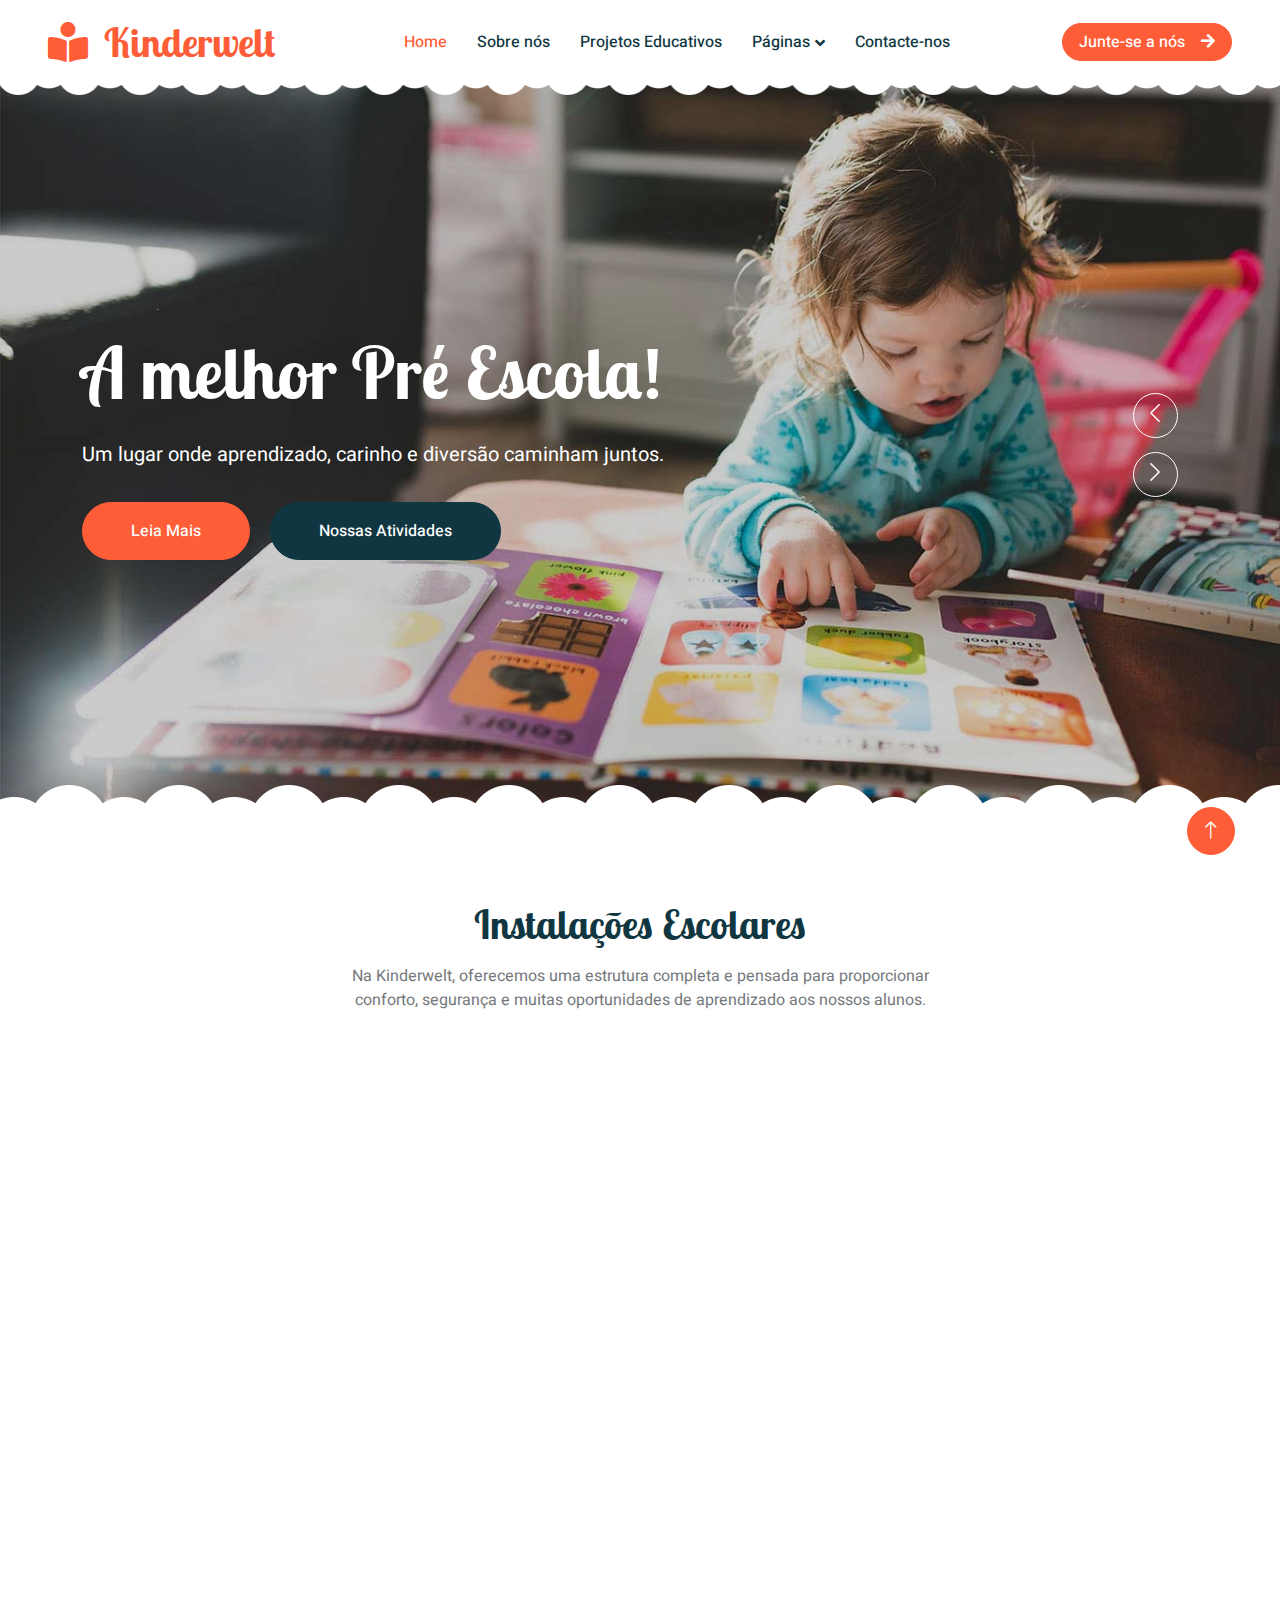
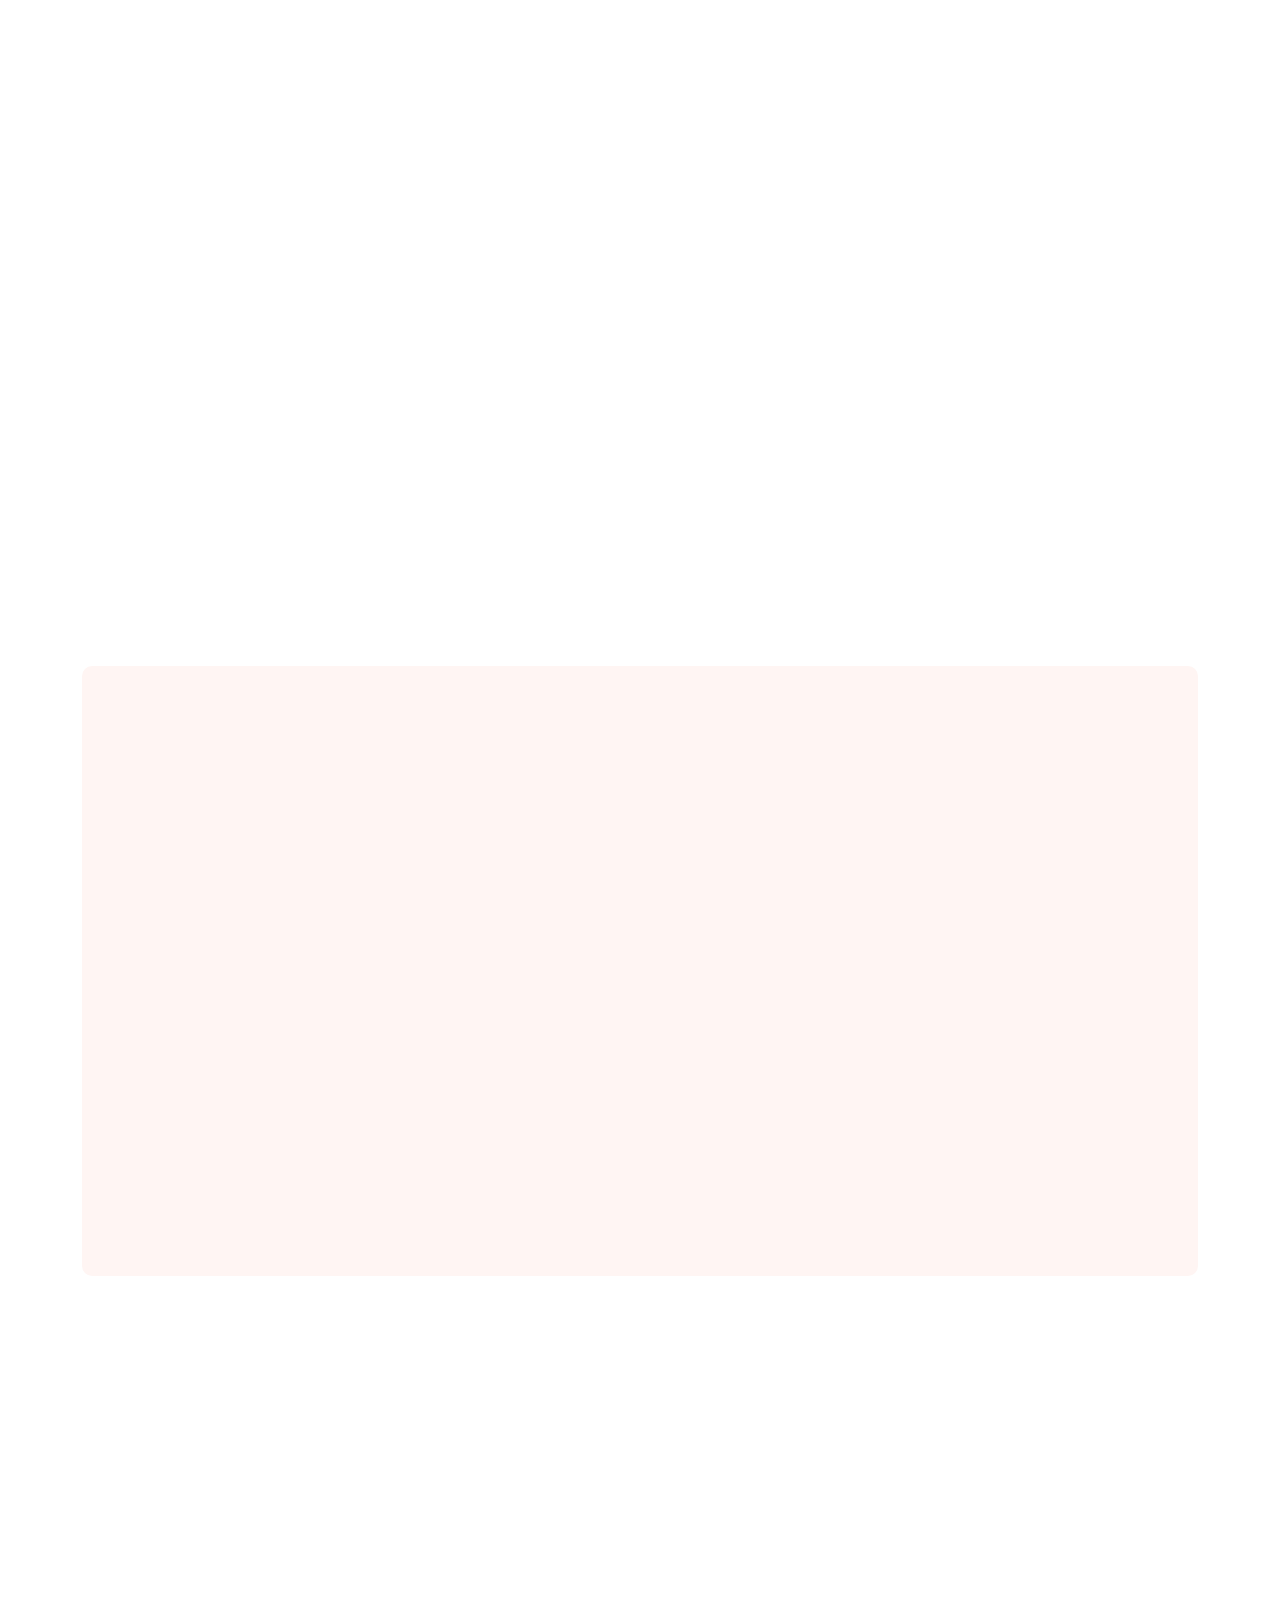
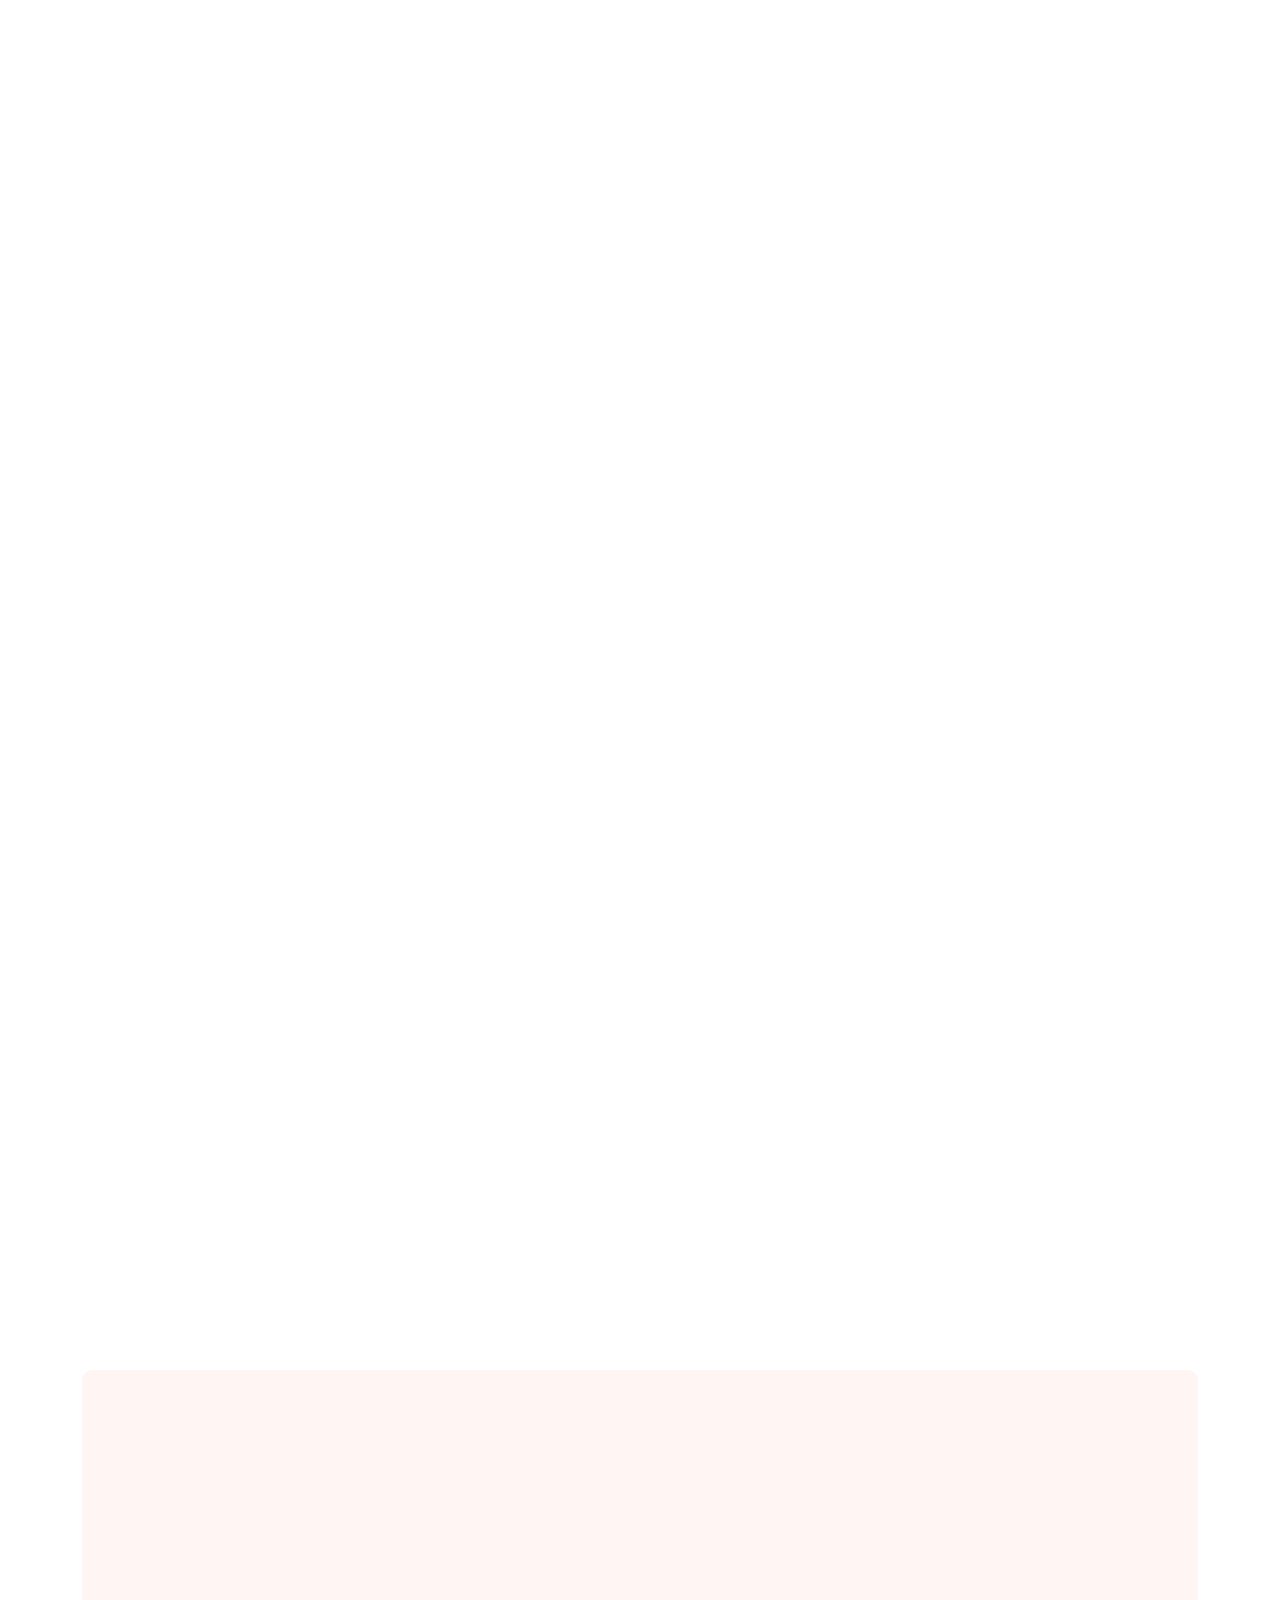
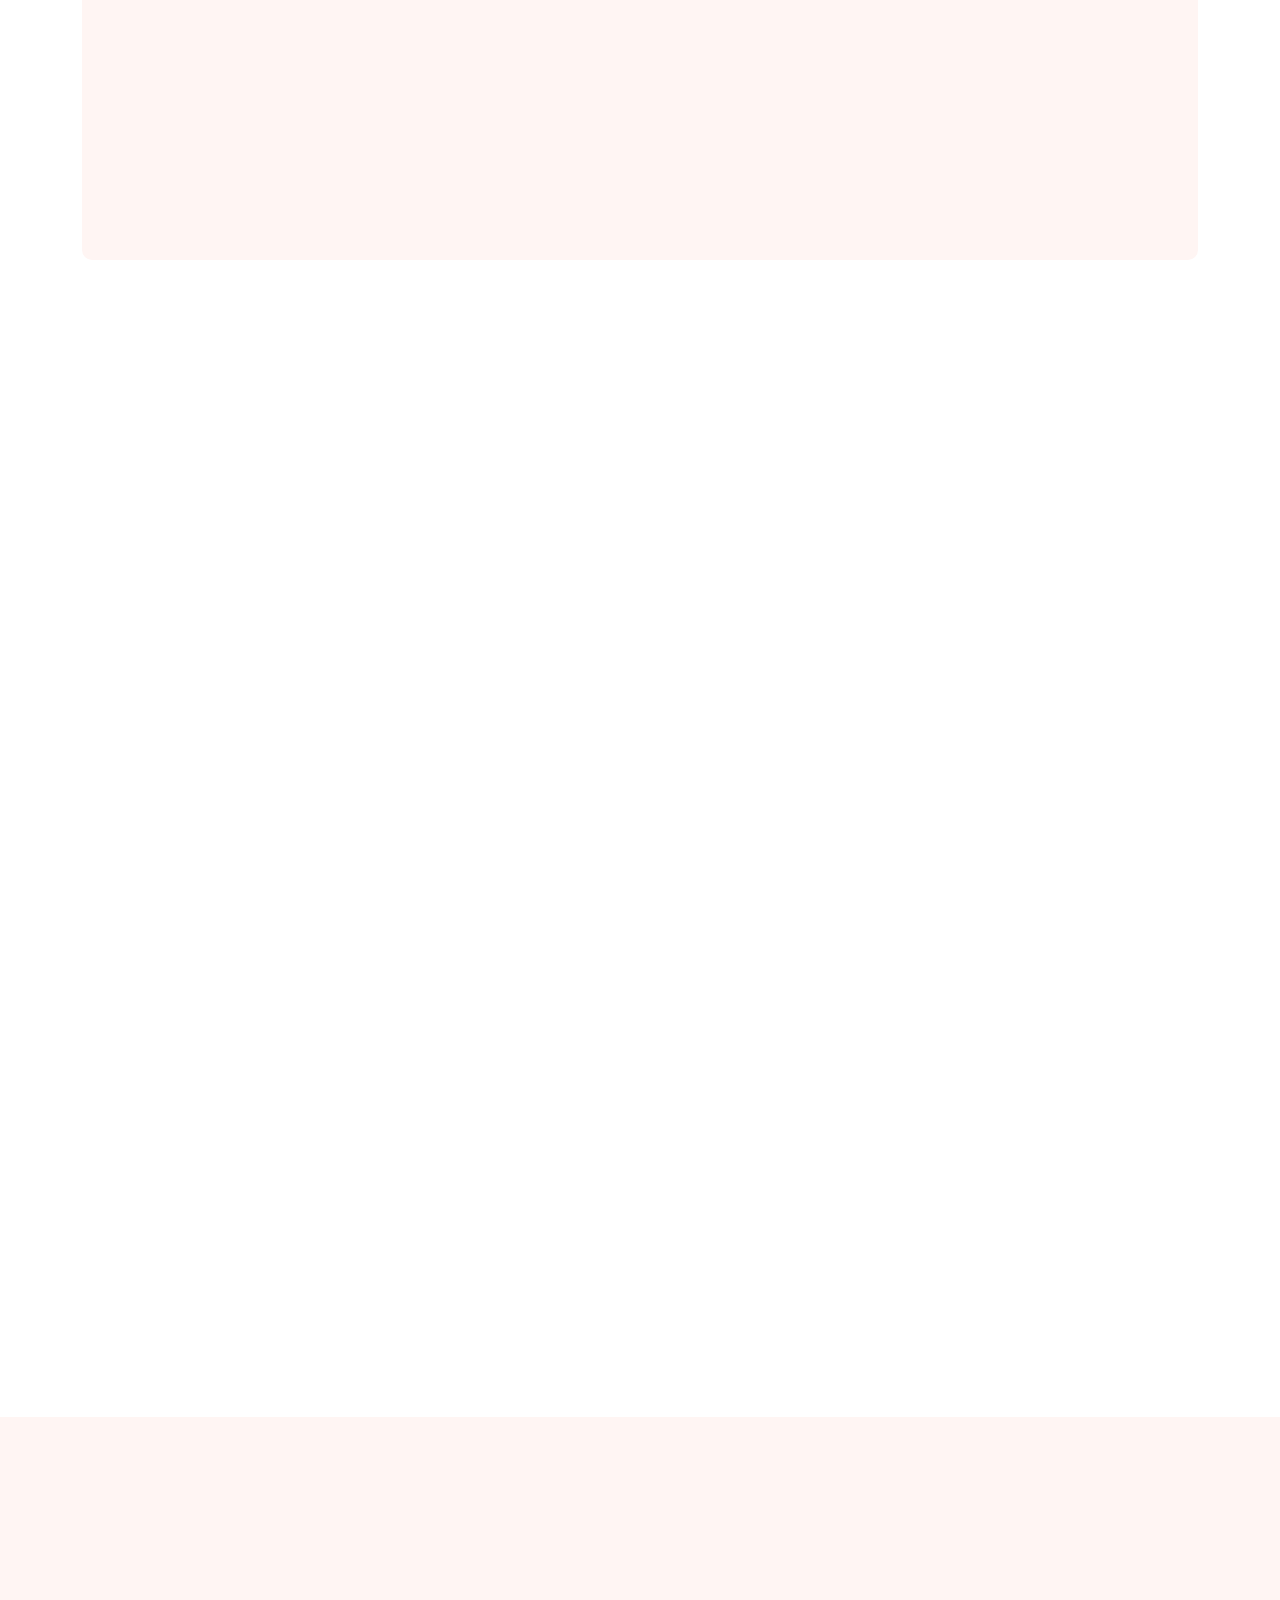
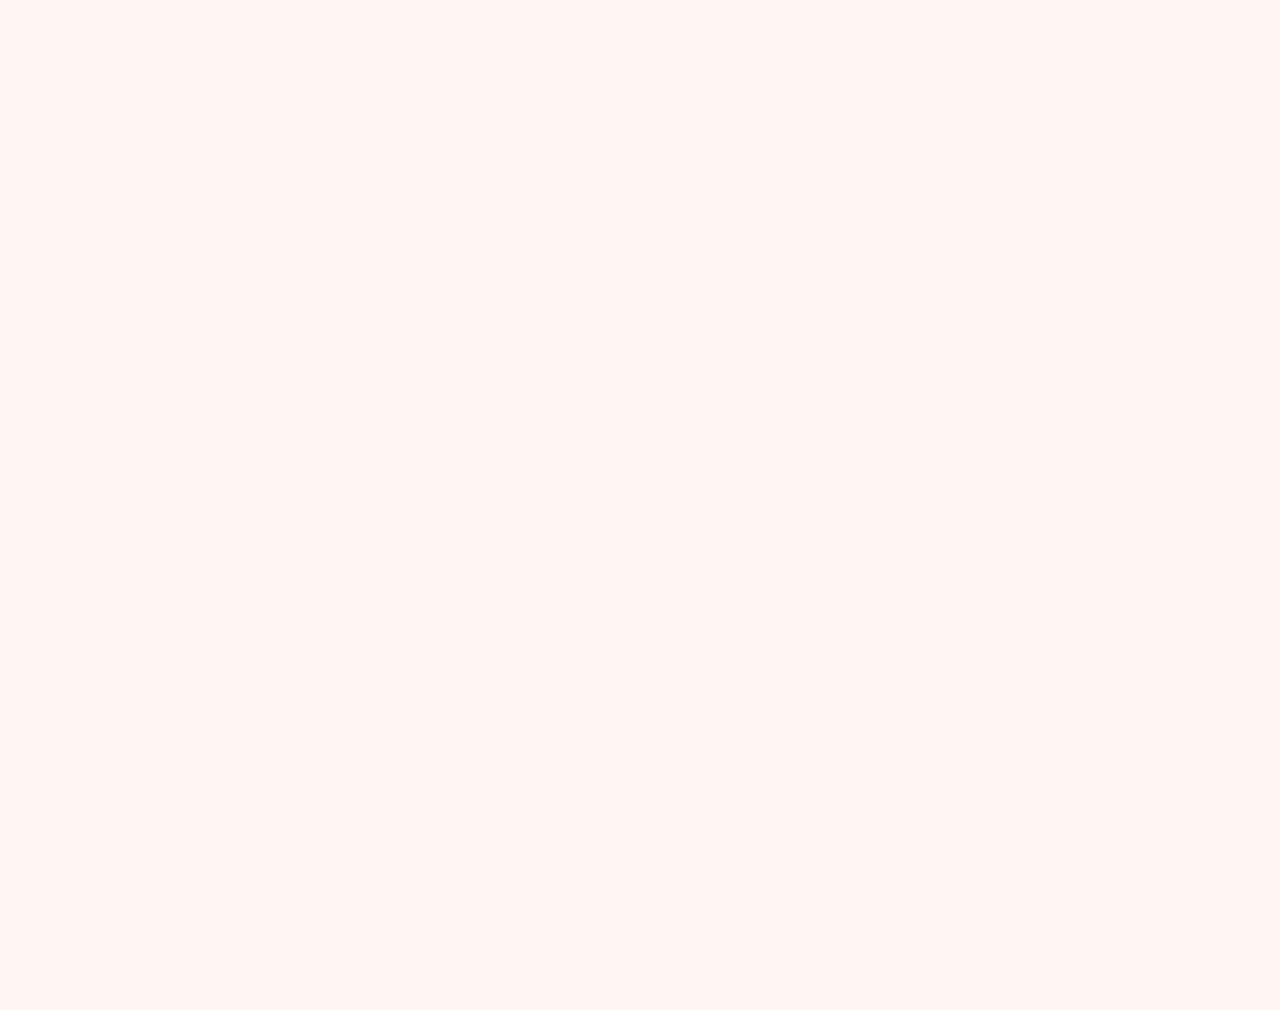
==== commit e46301f6: "2 commit" ====
--- a/index.html
+++ b/index.html
@@ -3,7 +3,7 @@
 
 <head>
     <meta charset="utf-8">
-    <title>kinderwelt - Pré Escola</title>
+    <title>kinderwelt - Educação Pré Escolar</title>
     <meta content="width=device-width, initial-scale=1.0" name="viewport">
     <meta content="" name="keywords">
     <meta content="" name="description">
@@ -45,7 +45,7 @@
         <!-- Navbar Start -->
         <nav class="navbar navbar-expand-lg bg-white navbar-light sticky-top px-4 px-lg-5 py-lg-0">
             <a href="index.html" class="navbar-brand">
-                <h1 class="m-0 text-primary"><i class="fa fa-book-reader me-3"></i>Kider</h1>
+                <h1 class="m-0 text-primary"><i class="fa fa-book-reader me-3"></i>Kinderwelt</h1>
             </a>
             <button type="button" class="navbar-toggler" data-bs-toggle="collapse" data-bs-target="#navbarCollapse">
                 <span class="navbar-toggler-icon"></span>
@@ -83,10 +83,10 @@
                         <div class="container">
                             <div class="row justify-content-start">
                                 <div class="col-10 col-lg-8">
-                                    <h1 class="display-2 text-white animated slideInDown mb-4">The Best Kindergarten School For Your Child</h1>
-                                    <p class="fs-5 fw-medium text-white mb-4 pb-2">Vero elitr justo clita lorem. Ipsum dolor at sed stet sit diam no. Kasd rebum ipsum et diam justo clita et kasd rebum sea elitr.</p>
-                                    <a href="" class="btn btn-primary rounded-pill py-sm-3 px-sm-5 me-3 animated slideInLeft">Learn More</a>
-                                    <a href="" class="btn btn-dark rounded-pill py-sm-3 px-sm-5 animated slideInRight">Our Classes</a>
+                                    <h1 class="display-2 text-white animated slideInDown mb-4">A melhor Pré Escola!</h1>
+                                    <p class="fs-5 fw-medium text-white mb-4 pb-2">Um lugar onde aprendizado, carinho e diversão caminham juntos. </p>
+                                    <a href="" class="btn btn-primary rounded-pill py-sm-3 px-sm-5 me-3 animated slideInLeft">Leia Mais</a>
+                                    <a href="" class="btn btn-dark rounded-pill py-sm-3 px-sm-5 animated slideInRight">Nossas Atividades</a>
                                 </div>
                             </div>
                         </div>
@@ -98,10 +98,10 @@
                         <div class="container">
                             <div class="row justify-content-start">
                                 <div class="col-10 col-lg-8">
-                                    <h1 class="display-2 text-white animated slideInDown mb-4">Make A Brighter Future For Your Child</h1>
-                                    <p class="fs-5 fw-medium text-white mb-4 pb-2">Vero elitr justo clita lorem. Ipsum dolor at sed stet sit diam no. Kasd rebum ipsum et diam justo clita et kasd rebum sea elitr.</p>
-                                    <a href="" class="btn btn-primary rounded-pill py-sm-3 px-sm-5 me-3 animated slideInLeft">Learn More</a>
-                                    <a href="" class="btn btn-dark rounded-pill py-sm-3 px-sm-5 animated slideInRight">Our Classes</a>
+                                    <h1 class="display-2 text-white animated slideInDown mb-4">Escolha um futuro brilhante para o seu filho </h1>
+                                    <p class="fs-5 fw-medium text-white mb-4 pb-2">Preparamos seu filho para um futuro brilhante, com uma educação que inspira e acolhe!</p>
+                                    <a href="" class="btn btn-primary rounded-pill py-sm-3 px-sm-5 me-3 animated slideInLeft">Leia Mais</a>
+                                    <a href="" class="btn btn-dark rounded-pill py-sm-3 px-sm-5 animated slideInRight">Nossas Atividades</a>
                                 </div>
                             </div>
                         </div>
@@ -116,8 +116,8 @@
         <div class="container-xxl py-5">
             <div class="container">
                 <div class="text-center mx-auto mb-5 wow fadeInUp" data-wow-delay="0.1s" style="max-width: 600px;">
-                    <h1 class="mb-3">School Facilities</h1>
-                    <p>Eirmod sed ipsum dolor sit rebum labore magna erat. Tempor ut dolore lorem kasd vero ipsum sit eirmod sit. Ipsum diam justo sed rebum vero dolor duo.</p>
+                    <h1 class="mb-3">Instalações Escolares</h1>
+                    <p>Na Kinderwelt, oferecemos uma estrutura completa e pensada para proporcionar conforto, segurança e muitas oportunidades de aprendizado aos nossos alunos.</p>
                 </div>
                 <div class="row g-4">
                     <div class="col-lg-3 col-sm-6 wow fadeInUp" data-wow-delay="0.1s">
@@ -128,8 +128,8 @@
                                 <span class="bg-primary"></span>
                             </div>
                             <div class="facility-text bg-primary">
-                                <h3 class="text-primary mb-3">School Bus</h3>
-                                <p class="mb-0">Eirmod sed ipsum dolor sit rebum magna erat lorem kasd vero ipsum sit</p>
+                                <h3 class="text-primary mb-3">Transporte Escolar</h3>
+                                <p class="mb-0"> Serviço exclusivo de transporte escolar, com ônibus modernos e seguros.</p>
                             </div>
                         </div>
                     </div>
@@ -141,8 +141,8 @@
                                 <span class="bg-success"></span>
                             </div>
                             <div class="facility-text bg-success">
-                                <h3 class="text-success mb-3">Playground</h3>
-                                <p class="mb-0">Eirmod sed ipsum dolor sit rebum magna erat lorem kasd vero ipsum sit</p>
+                                <h3 class="text-success mb-3">Desportos</h3>
+                                <p class="mb-0">Contamos com um amplo playground e duas quadras, onde os alunos podem se divertir e desenvolver suas habilidades motoras e sociais.</p>
                             </div>
                         </div>
                     </div>
@@ -154,8 +154,8 @@
                                 <span class="bg-warning"></span>
                             </div>
                             <div class="facility-text bg-warning">
-                                <h3 class="text-warning mb-3">Healthy Canteen</h3>
-                                <p class="mb-0">Eirmod sed ipsum dolor sit rebum magna erat lorem kasd vero ipsum sit</p>
+                                <h3 class="text-warning mb-3">Refeitório saudável</h3>
+                                <p class="mb-0">Temos ainda um refeitório moderno e bem equipado, que oferece refeições equilibradas em um ambiente agradável e acolhedor.</p>
                             </div>
                         </div>
                     </div>
@@ -167,8 +167,8 @@
                                 <span class="bg-info"></span>
                             </div>
                             <div class="facility-text bg-info">
-                                <h3 class="text-info mb-3">Positive Learning</h3>
-                                <p class="mb-0">Eirmod sed ipsum dolor sit rebum magna erat lorem kasd vero ipsum sit</p>
+                                <h3 class="text-info mb-3">Laboratório de Informática</h3>
+                                <p class="mb-0">Laboratório de informática, onde as crianças têm a oportunidade de explorar o mundo digital de forma segura e educativa, despertando a curiosidade e preparando-os para um futuro tecnológico</p>
                             </div>
                         </div>
                     </div>
@@ -223,284 +223,286 @@
         <!-- About End -->
 
 
-        <!-- Call To Action Start -->
-        <div class="container-xxl py-5">
-            <div class="container">
-                <div class="bg-light rounded">
-                    <div class="row g-0">
-                        <div class="col-lg-6 wow fadeIn" data-wow-delay="0.1s" style="min-height: 400px;">
-                            <div class="position-relative h-100">
-                                <img class="position-absolute w-100 h-100 rounded" src="img/call-to-action.jpg" style="object-fit: cover;">
-                            </div>
-                        </div>
-                        <div class="col-lg-6 wow fadeIn" data-wow-delay="0.5s">
-                            <div class="h-100 d-flex flex-column justify-content-center p-5">
-                                <h1 class="mb-4">Become A Teacher</h1>
-                                <p class="mb-4">Tempor erat elitr rebum at clita. Diam dolor diam ipsum sit. Aliqu diam amet diam et eos.
-                                    Clita erat ipsum et lorem et sit, sed stet lorem sit clita duo justo magna dolore erat amet
-                                </p>
-                                <a class="btn btn-primary py-3 px-5" href="">Get Started Now<i class="fa fa-arrow-right ms-2"></i></a>
-                            </div>
-                        </div>
-                    </div>
-                </div>
-            </div>
-        </div>
-        <!-- Call To Action End -->
-
-
-        <!-- Classes Start -->
-        <div class="container-xxl py-5">
-            <div class="container">
-                <div class="text-center mx-auto mb-5 wow fadeInUp" data-wow-delay="0.1s" style="max-width: 600px;">
-                    <h1 class="mb-3">Turmas</h1>
-                    <p>Nossas turmas</p>
-                </div>
-                <div class="row g-4">
-                    <div class="col-lg-4 col-md-6 wow fadeInUp" data-wow-delay="0.1s">
-                        <div class="classes-item">
-                            <div class="bg-light rounded-circle w-75 mx-auto p-3">
-                                <img class="img-fluid rounded-circle" src="img/classes-1.jpg" alt="">
-                            </div>
-                            <div class="bg-light rounded p-4 pt-5 mt-n5">
-                                <a class="d-block text-center h3 mt-3 mb-4" href="">Art & Drawing</a>
-                                <div class="d-flex align-items-center justify-content-between mb-4">
-                                    <div class="d-flex align-items-center">
-                                        <img class="rounded-circle flex-shrink-0" src="img/user.jpg" alt="" style="width: 45px; height: 45px;">
-                                        <div class="ms-3">
-                                            <h6 class="text-primary mb-1">Jhon Doe</h6>
-                                            <small>Teacher</small>
-                                        </div>
-                                    </div>
-                                    <span class="bg-primary text-white rounded-pill py-2 px-3" href="">$99</span>
-                                </div>
-                                <div class="row g-1">
-                                    <div class="col-4">
-                                        <div class="border-top border-3 border-primary pt-2">
-                                            <h6 class="text-primary mb-1">Age:</h6>
-                                            <small>3-5 Years</small>
-                                        </div>
-                                    </div>
-                                    <div class="col-4">
-                                        <div class="border-top border-3 border-success pt-2">
-                                            <h6 class="text-success mb-1">Time:</h6>
-                                            <small>9-10 AM</small>
-                                        </div>
-                                    </div>
-                                    <div class="col-4">
-                                        <div class="border-top border-3 border-warning pt-2">
-                                            <h6 class="text-warning mb-1">Capacity:</h6>
-                                            <small>30 Kids</small>
-                                        </div>
-                                    </div>
-                                </div>
-                            </div>
-                        </div>
-                    </div>
-                    <div class="col-lg-4 col-md-6 wow fadeInUp" data-wow-delay="0.3s">
-                        <div class="classes-item">
-                            <div class="bg-light rounded-circle w-75 mx-auto p-3">
-                                <img class="img-fluid rounded-circle" src="img/classes-2.jpg" alt="">
-                            </div>
-                            <div class="bg-light rounded p-4 pt-5 mt-n5">
-                                <a class="d-block text-center h3 mt-3 mb-4" href="">Color Management</a>
-                                <div class="d-flex align-items-center justify-content-between mb-4">
-                                    <div class="d-flex align-items-center">
-                                        <img class="rounded-circle flex-shrink-0" src="img/user.jpg" alt="" style="width: 45px; height: 45px;">
-                                        <div class="ms-3">
-                                            <h6 class="text-primary mb-1">Jhon Doe</h6>
-                                            <small>Teacher</small>
-                                        </div>
-                                    </div>
-                                    <span class="bg-primary text-white rounded-pill py-2 px-3" href="">$99</span>
-                                </div>
-                                <div class="row g-1">
-                                    <div class="col-4">
-                                        <div class="border-top border-3 border-primary pt-2">
-                                            <h6 class="text-primary mb-1">Age:</h6>
-                                            <small>3-5 Years</small>
-                                        </div>
-                                    </div>
-                                    <div class="col-4">
-                                        <div class="border-top border-3 border-success pt-2">
-                                            <h6 class="text-success mb-1">Time:</h6>
-                                            <small>9-10 AM</small>
-                                        </div>
-                                    </div>
-                                    <div class="col-4">
-                                        <div class="border-top border-3 border-warning pt-2">
-                                            <h6 class="text-warning mb-1">Capacity:</h6>
-                                            <small>30 Kids</small>
-                                        </div>
-                                    </div>
-                                </div>
-                            </div>
-                        </div>
-                    </div>
-                    <div class="col-lg-4 col-md-6 wow fadeInUp" data-wow-delay="0.5s">
-                        <div class="classes-item">
-                            <div class="bg-light rounded-circle w-75 mx-auto p-3">
-                                <img class="img-fluid rounded-circle" src="img/classes-3.jpg" alt="">
-                            </div>
-                            <div class="bg-light rounded p-4 pt-5 mt-n5">
-                                <a class="d-block text-center h3 mt-3 mb-4" href="">Athletic & Dance</a>
-                                <div class="d-flex align-items-center justify-content-between mb-4">
-                                    <div class="d-flex align-items-center">
-                                        <img class="rounded-circle flex-shrink-0" src="img/user.jpg" alt="" style="width: 45px; height: 45px;">
-                                        <div class="ms-3">
-                                            <h6 class="text-primary mb-1">Jhon Doe</h6>
-                                            <small>Teacher</small>
-                                        </div>
-                                    </div>
-                                    <span class="bg-primary text-white rounded-pill py-2 px-3" href="">$99</span>
-                                </div>
-                                <div class="row g-1">
-                                    <div class="col-4">
-                                        <div class="border-top border-3 border-primary pt-2">
-                                            <h6 class="text-primary mb-1">Age:</h6>
-                                            <small>3-5 Years</small>
-                                        </div>
-                                    </div>
-                                    <div class="col-4">
-                                        <div class="border-top border-3 border-success pt-2">
-                                            <h6 class="text-success mb-1">Time:</h6>
-                                            <small>9-10 AM</small>
-                                        </div>
-                                    </div>
-                                    <div class="col-4">
-                                        <div class="border-top border-3 border-warning pt-2">
-                                            <h6 class="text-warning mb-1">Capacity:</h6>
-                                            <small>30 Kids</small>
-                                        </div>
-                                    </div>
-                                </div>
-                            </div>
-                        </div>
-                    </div>
-                    <div class="col-lg-4 col-md-6 wow fadeInUp" data-wow-delay="0.1s">
-                        <div class="classes-item">
-                            <div class="bg-light rounded-circle w-75 mx-auto p-3">
-                                <img class="img-fluid rounded-circle" src="img/classes-4.jpg" alt="">
-                            </div>
-                            <div class="bg-light rounded p-4 pt-5 mt-n5">
-                                <a class="d-block text-center h3 mt-3 mb-4" href="">Language & Speaking</a>
-                                <div class="d-flex align-items-center justify-content-between mb-4">
-                                    <div class="d-flex align-items-center">
-                                        <img class="rounded-circle flex-shrink-0" src="img/user.jpg" alt="" style="width: 45px; height: 45px;">
-                                        <div class="ms-3">
-                                            <h6 class="text-primary mb-1">Jhon Doe</h6>
-                                            <small>Teacher</small>
-                                        </div>
-                                    </div>
-                                    <span class="bg-primary text-white rounded-pill py-2 px-3" href="">$99</span>
-                                </div>
-                                <div class="row g-1">
-                                    <div class="col-4">
-                                        <div class="border-top border-3 border-primary pt-2">
-                                            <h6 class="text-primary mb-1">Age:</h6>
-                                            <small>3-5 Years</small>
-                                        </div>
-                                    </div>
-                                    <div class="col-4">
-                                        <div class="border-top border-3 border-success pt-2">
-                                            <h6 class="text-success mb-1">Time:</h6>
-                                            <small>9-10 AM</small>
-                                        </div>
-                                    </div>
-                                    <div class="col-4">
-                                        <div class="border-top border-3 border-warning pt-2">
-                                            <h6 class="text-warning mb-1">Capacity:</h6>
-                                            <small>30 Kids</small>
-                                        </div>
-                                    </div>
-                                </div>
-                            </div>
-                        </div>
-                    </div>
-                    <div class="col-lg-4 col-md-6 wow fadeInUp" data-wow-delay="0.3s">
-                        <div class="classes-item">
-                            <div class="bg-light rounded-circle w-75 mx-auto p-3">
-                                <img class="img-fluid rounded-circle" src="img/classes-5.jpg" alt="">
-                            </div>
-                            <div class="bg-light rounded p-4 pt-5 mt-n5">
-                                <a class="d-block text-center h3 mt-3 mb-4" href="">Religion & History</a>
-                                <div class="d-flex align-items-center justify-content-between mb-4">
-                                    <div class="d-flex align-items-center">
-                                        <img class="rounded-circle flex-shrink-0" src="img/user.jpg" alt="" style="width: 45px; height: 45px;">
-                                        <div class="ms-3">
-                                            <h6 class="text-primary mb-1">Jhon Doe</h6>
-                                            <small>Teacher</small>
-                                        </div>
-                                    </div>
-                                    <span class="bg-primary text-white rounded-pill py-2 px-3" href="">$99</span>
-                                </div>
-                                <div class="row g-1">
-                                    <div class="col-4">
-                                        <div class="border-top border-3 border-primary pt-2">
-                                            <h6 class="text-primary mb-1">Age:</h6>
-                                            <small>3-5 Years</small>
-                                        </div>
-                                    </div>
-                                    <div class="col-4">
-                                        <div class="border-top border-3 border-success pt-2">
-                                            <h6 class="text-success mb-1">Time:</h6>
-                                            <small>9-10 AM</small>
-                                        </div>
-                                    </div>
-                                    <div class="col-4">
-                                        <div class="border-top border-3 border-warning pt-2">
-                                            <h6 class="text-warning mb-1">Capacity:</h6>
-                                            <small>30 Kids</small>
-                                        </div>
-                                    </div>
-                                </div>
-                            </div>
-                        </div>
-                    </div>
-                    <div class="col-lg-4 col-md-6 wow fadeInUp" data-wow-delay="0.5s">
-                        <div class="classes-item">
-                            <div class="bg-light rounded-circle w-75 mx-auto p-3">
-                                <img class="img-fluid rounded-circle" src="img/classes-6.jpg" alt="">
-                            </div>
-                            <div class="bg-light rounded p-4 pt-5 mt-n5">
-                                <a class="d-block text-center h3 mt-3 mb-4" href="">General Knowledge</a>
-                                <div class="d-flex align-items-center justify-content-between mb-4">
-                                    <div class="d-flex align-items-center">
-                                        <img class="rounded-circle flex-shrink-0" src="img/user.jpg" alt="" style="width: 45px; height: 45px;">
-                                        <div class="ms-3">
-                                            <h6 class="text-primary mb-1">Jhon Doe</h6>
-                                            <small>Teacher</small>
-                                        </div>
-                                    </div>
-                                    <span class="bg-primary text-white rounded-pill py-2 px-3" href="">$99</span>
-                                </div>
-                                <div class="row g-1">
-                                    <div class="col-4">
-                                        <div class="border-top border-3 border-primary pt-2">
-                                            <h6 class="text-primary mb-1">Age:</h6>
-                                            <small>3-5 Years</small>
-                                        </div>
-                                    </div>
-                                    <div class="col-4">
-                                        <div class="border-top border-3 border-success pt-2">
-                                            <h6 class="text-success mb-1">Time:</h6>
-                                            <small>9-10 AM</small>
-                                        </div>
-                                    </div>
-                                    <div class="col-4">
-                                        <div class="border-top border-3 border-warning pt-2">
-                                            <h6 class="text-warning mb-1">Capacity:</h6>
-                                            <small>30 Kids</small>
-                                        </div>
-                                    </div>
-                                </div>
-                            </div>
-                        </div>
-                    </div>
-                </div>
-            </div>
-        </div>
-        <!-- Classes End -->
+       <!-- Call To Action Start -->
+       <div class="container-xxl py-5">
+        <div class="container">
+            <div class="bg-light rounded">
+                <div class="row g-0">
+                    <div class="col-lg-6 wow fadeIn" data-wow-delay="0.1s" style="min-height: 400px;">
+                        <div class="position-relative h-100">
+                            <img class="position-absolute w-100 h-100 rounded" src="img/calltoaction.jpg" style="object-fit: cover;">
+                        </div>
+                    </div>
+                    <div class="col-lg-6 wow fadeIn" data-wow-delay="0.5s">
+                        <div class="h-100 d-flex flex-column justify-content-center p-5">
+                            <h1 class="mb-4">Torne-se um Professor Kinderwelt</h1>
+                            <p class="mb-4"> <h1 class="mb-4">Junte-se a nós</h1>
+                                <p class="mb-4">Faça parte da nossa equipe de educadores! Buscamos professores apaixonados por ensinar para transformar o futuro de nossos alunos. Oferecemos um ambiente de trabalho colaborativo, com oportunidades de desenvolvimento profissional contínuo e a chance de fazer parte de uma comunidade educacional inovadora. <br>
+                                    Se você busca desafios e quer fazer a diferença na vida das crianças, candidate-se abaixo e vanha fazer parte da nossa equipa!
+                            </p>
+                            <a class="btn btn-primary py-3 px-5" href="">Comece agora<i class="fa fa-arrow-right ms-2"></i></a>
+                        </div>
+                    </div>
+                </div>
+            </div>
+        </div>
+    </div>
+    <!-- Call To Action End -->
+
+
+
+       <!-- Classes Start -->
+       <div class="container-xxl py-5">
+        <div class="container">
+            <div class="text-center mx-auto mb-5 wow fadeInUp" data-wow-delay="0.1s" style="max-width: 600px;">
+                <h1 class="mb-3">Projetos Educativos</h1>
+                <p>Acreditamos que as atividades extracurriculares são fundamentais para o desenvolvimento integral das crianças. Através delas, os pequenos exploram novos talentos, aprendem a trabalhar em equipe, desenvolvem a criatividade e a autonomia. Nossa escola oferece uma variedade de atividades que estimulam o aprendizado e a diversão, proporcionando uma experiência enriquecedora para todos.</p>
+            </div>
+            <div class="row g-4">
+                <div class="col-lg-4 col-md-6 wow fadeInUp" data-wow-delay="0.1s">
+                    <div class="classes-item">
+                        <div class="bg-light rounded-circle w-75 mx-auto p-3">
+                            <img class="img-fluid rounded-circle" src="img/musica.jpg" alt="">
+                        </div>
+                        <div class="bg-light rounded p-4 pt-5 mt-n5">
+                            <a class="d-block text-center h3 mt-3 mb-4" href="">Música</a>
+                            <div class="d-flex align-items-center justify-content-between mb-4">
+                                <div class="d-flex align-items-center">
+                                    <img class="rounded-circle flex-shrink-0" src="img/user.jpg" alt="" style="width: 45px; height: 45px;">
+                                    <div class="ms-3">
+                                        <h6 class="text-primary mb-1">Jhon Doe</h6>
+                                        <small>Professor</small>
+                                    </div>
+                                </div>
+                                <span class="bg-primary text-white rounded-pill py-2 px-3" href="">20€</span>
+                            </div>
+                            <div class="row g-1">
+                                <div class="col-4">
+                                    <div class="border-top border-3 border-primary pt-2">
+                                        <h6 class="text-primary mb-1">Idade:</h6>
+                                        <small>3-5 anos</small>
+                                    </div>
+                                </div>
+                                <div class="col-4">
+                                    <div class="border-top border-3 border-success pt-2">
+                                        <h6 class="text-success mb-1">Horário:</h6>
+                                        <small>9-10 AM</small>
+                                    </div>
+                                </div>
+                                <div class="col-4">
+                                    <div class="border-top border-3 border-warning pt-2">
+                                        <h6 class="text-warning mb-1">Limite:</h6>
+                                        <small>30 crianças</small>
+                                    </div>
+                                </div>
+                            </div>
+                        </div>
+                    </div>
+                </div>
+                <div class="col-lg-4 col-md-6 wow fadeInUp" data-wow-delay="0.3s">
+                    <div class="classes-item">
+                        <div class="bg-light rounded-circle w-75 mx-auto p-3">
+                            <img class="img-fluid rounded-circle" src="img/artes.jpg" alt="">
+                        </div>
+                        <div class="bg-light rounded p-4 pt-5 mt-n5">
+                            <a class="d-block text-center h3 mt-3 mb-4" href="">Artes</a>
+                            <div class="d-flex align-items-center justify-content-between mb-4">
+                                <div class="d-flex align-items-center">
+                                    <img class="rounded-circle flex-shrink-0" src="img/artsteacher.jpg" alt="" style="width: 45px; height: 45px;">
+                                    <div class="ms-3">
+                                        <h6 class="text-primary mb-1">Maria Li</h6>
+                                        <small>Professora</small>
+                                    </div>
+                                </div>
+                                <span class="bg-primary text-white rounded-pill py-2 px-3" href="">10€</span>
+                            </div>
+                            <div class="row g-1">
+                                <div class="col-4">
+                                    <div class="border-top border-3 border-primary pt-2">
+                                        <h6 class="text-primary mb-1">Idade:</h6>
+                                        <small>3-5 anos</small>
+                                    </div>
+                                </div>
+                                <div class="col-4">
+                                    <div class="border-top border-3 border-success pt-2">
+                                        <h6 class="text-success mb-1">Horário:</h6>
+                                        <small>11-11:45h AM</small>
+                                    </div>
+                                </div>
+                                <div class="col-4">
+                                    <div class="border-top border-3 border-warning pt-2">
+                                        <h6 class="text-warning mb-1">Limite:</h6>
+                                        <small>20 Kids</small>
+                                    </div>
+                                </div>
+                            </div>
+                        </div>
+                    </div>
+                </div>
+                <div class="col-lg-4 col-md-6 wow fadeInUp" data-wow-delay="0.5s">
+                    <div class="classes-item">
+                        <div class="bg-light rounded-circle w-75 mx-auto p-3">
+                            <img class="img-fluid rounded-circle" src="img/logic.jpg" alt="">
+                        </div>
+                        <div class="bg-light rounded p-4 pt-5 mt-n5">
+                            <a class="d-block text-center h3 mt-3 mb-4" href="">Lógica</a>
+                            <div class="d-flex align-items-center justify-content-between mb-4">
+                                <div class="d-flex align-items-center">
+                                    <img class="rounded-circle flex-shrink-0" src="img/teacherlogic.jpg" alt="" style="width: 45px; height: 45px;">
+                                    <div class="ms-3">
+                                        <h6 class="text-primary mb-1">Sue Won</h6>
+                                        <small>Professora</small>
+                                    </div>
+                                </div>
+                                <span class="bg-primary text-white rounded-pill py-2 px-3" href="">15€</span>
+                            </div>
+                            <div class="row g-1">
+                                <div class="col-4">
+                                    <div class="border-top border-3 border-primary pt-2">
+                                        <h6 class="text-primary mb-1">Idade:</h6>
+                                        <small>4-5 Anos</small>
+                                    </div>
+                                </div>
+                                <div class="col-4">
+                                    <div class="border-top border-3 border-success pt-2">
+                                        <h6 class="text-success mb-1">Horário:</h6>
+                                        <small>3-4 PM</small>
+                                    </div>
+                                </div>
+                                <div class="col-4">
+                                    <div class="border-top border-3 border-warning pt-2">
+                                        <h6 class="text-warning mb-1">Limite:</h6>
+                                        <small>15 Crianças</small>
+                                    </div>
+                                </div>
+                            </div>
+                        </div>
+                    </div>
+                </div>
+                <div class="col-lg-4 col-md-6 wow fadeInUp" data-wow-delay="0.1s">
+                    <div class="classes-item">
+                        <div class="bg-light rounded-circle w-75 mx-auto p-3">
+                            <img class="img-fluid rounded-circle" src="img/fut.jpg" alt="">
+                        </div>
+                        <div class="bg-light rounded p-4 pt-5 mt-n5">
+                            <a class="d-block text-center h3 mt-3 mb-4" href="">Futebol</a>
+                            <div class="d-flex align-items-center justify-content-between mb-4">
+                                <div class="d-flex align-items-center">
+                                    <img class="rounded-circle flex-shrink-0" src="img/testimonial-2.jpg" alt="" style="width: 45px; height: 45px;">
+                                    <div class="ms-3">
+                                        <h6 class="text-primary mb-1">João Silva</h6>
+                                        <small>Professor</small>
+                                    </div>
+                                </div>
+                                <span class="bg-primary text-white rounded-pill py-2 px-3" href="">25€</span>
+                            </div>
+                            <div class="row g-1">
+                                <div class="col-4">
+                                    <div class="border-top border-3 border-primary pt-2">
+                                        <h6 class="text-primary mb-1">Idade:</h6>
+                                        <small>3-5 Years</small>
+                                    </div>
+                                </div>
+                                <div class="col-4">
+                                    <div class="border-top border-3 border-success pt-2">
+                                        <h6 class="text-success mb-1">Horário:</h6>
+                                        <small>17-18 PM</small>
+                                    </div>
+                                </div>
+                                <div class="col-4">
+                                    <div class="border-top border-3 border-warning pt-2">
+                                        <h6 class="text-warning mb-1">Limite:</h6>
+                                        <small>30 Crianças</small>
+                                    </div>
+                                </div>
+                            </div>
+                        </div>
+                    </div>
+                </div>
+                <div class="col-lg-4 col-md-6 wow fadeInUp" data-wow-delay="0.3s">
+                    <div class="classes-item">
+                        <div class="bg-light rounded-circle w-75 mx-auto p-3">
+                            <img class="img-fluid rounded-circle" src="img/classes-3.jpg" alt="">
+                        </div>
+                        <div class="bg-light rounded p-4 pt-5 mt-n5">
+                            <a class="d-block text-center h3 mt-3 mb-4" href="">Teatro</a>
+                            <div class="d-flex align-items-center justify-content-between mb-4">
+                                <div class="d-flex align-items-center">
+                                    <img class="rounded-circle flex-shrink-0" src="img/teacherteatro.jpg" alt="" style="width: 45px; height: 45px;">
+                                    <div class="ms-3">
+                                        <h6 class="text-primary mb-1">Carlos P.</h6>
+                                        <small>Professor</small>
+                                    </div>
+                                </div>
+                                <span class="bg-primary text-white rounded-pill py-2 px-3" href="">20€</span>
+                            </div>
+                            <div class="row g-1">
+                                <div class="col-4">
+                                    <div class="border-top border-3 border-primary pt-2">
+                                        <h6 class="text-primary mb-1">Idade:</h6>
+                                        <small>3-5 Anos</small>
+                                    </div>
+                                </div>
+                                <div class="col-4">
+                                    <div class="border-top border-3 border-success pt-2">
+                                        <h6 class="text-success mb-1">Horário:</h6>
+                                        <small>14-15 PM</small>
+                                    </div>
+                                </div>
+                                <div class="col-4">
+                                    <div class="border-top border-3 border-warning pt-2">
+                                        <h6 class="text-warning mb-1">Limite:</h6>
+                                        <small>15 Crianças</small>
+                                    </div>
+                                </div>
+                            </div>
+                        </div>
+                    </div>
+                </div>
+                <div class="col-lg-4 col-md-6 wow fadeInUp" data-wow-delay="0.5s">
+                    <div class="classes-item">
+                        <div class="bg-light rounded-circle w-75 mx-auto p-3">
+                            <img class="img-fluid rounded-circle" src="img/cooking.jpg" alt="">
+                        </div>
+                        <div class="bg-light rounded p-4 pt-5 mt-n5">
+                            <a class="d-block text-center h3 mt-3 mb-4" href="">Ateliê de Culinária</a>
+                            <div class="d-flex align-items-center justify-content-between mb-4">
+                                <div class="d-flex align-items-center">
+                                    <img class="rounded-circle flex-shrink-0" src="img/chef.jpg" alt="" style="width: 45px; height: 45px;">
+                                    <div class="ms-3">
+                                        <h6 class="text-primary mb-1">Ivan Dê</h6>
+                                        <small>Professor</small>
+                                    </div>
+                                </div>
+                                <span class="bg-primary text-white rounded-pill py-2 px-3" href="">20€</span>
+                            </div>
+                            <div class="row g-1">
+                                <div class="col-4">
+                                    <div class="border-top border-3 border-primary pt-2">
+                                        <h6 class="text-primary mb-1">Age:</h6>
+                                        <small>3-5 Anos</small>
+                                    </div>
+                                </div>
+                                <div class="col-4">
+                                    <div class="border-top border-3 border-success pt-2">
+                                        <h6 class="text-success mb-1">Horário:</h6>
+                                        <small>10-10:45 AM</small>
+                                    </div>
+                                </div>
+                                <div class="col-4">
+                                    <div class="border-top border-3 border-warning pt-2">
+                                        <h6 class="text-warning mb-1">Limite:</h6>
+                                        <small>10 Crianças</small>
+                                    </div>
+                                </div>
+                            </div>
+                        </div>
+                    </div>
+                </div>
+            </div>
+        </div>
+    </div>
+    <!-- Classes End -->
 
 
         <!-- Appointment Start -->
@@ -540,7 +542,7 @@
                                         <div class="col-12">
                                             <div class="form-floating">
                                                 <textarea class="form-control border-0" placeholder="Deixe uma mensagem aqui" id="message" style="height: 100px"></textarea>
-                                                <label for="Mensagem">Message</label>
+                                                <label for="Mensagem">Mensagem</label>
                                             </div>
                                         </div>
                                         <div class="col-12">
@@ -566,17 +568,45 @@
         <div class="container-xxl py-5">
             <div class="container">
                 <div class="text-center mx-auto mb-5 wow fadeInUp" data-wow-delay="0.1s" style="max-width: 600px;">
-                    <h1 class="mb-3">Popular Teachers</h1>
-                    <p>Eirmod sed ipsum dolor sit rebum labore magna erat. Tempor ut dolore lorem kasd vero ipsum sit
-                        eirmod sit. Ipsum diam justo sed rebum vero dolor duo.</p>
+                    <h1 class="mb-3">Equipa de Professores</h1>
+                    <p>Na Kinderwelt, contamos com uma equipe de professores apaixonados e dedicados ao desenvolvimento integral de cada criança. Com amor, criatividade e muito cuidado, nossos educadores estimulam o aprendizado por meio de brincadeiras, exploração e descobertas, sempre respeitando o ritmo e a individualidade de cada pequeno. Conheça os profissionais que tornam cada dia mais especial e cheio de aprendizado:</p>
                 </div>
                 <div class="row g-4">
+                    <div class="col-lg-4 col-md-6 wow fadeInUp" data-wow-delay="0.1s">
+                        <div class="team-item position-relative">
+                            <img class="img-fluid rounded-circle w-75" src="img/teacherteatro.jpg" alt="">
+                            <div class="team-text">
+                                <h3>Carlos P</h3>
+                                <p>PHD em História da Arte</p>
+                                <div class="d-flex align-items-center">
+                                    <a class="btn btn-square btn-primary mx-1" href=""><i class="fab fa-facebook-f"></i></a>
+                                    <a class="btn btn-square btn-primary  mx-1" href=""><i class="fab fa-twitter"></i></a>
+                                    <a class="btn btn-square btn-primary  mx-1" href=""><i class="fab fa-instagram"></i></a>
+                                </div>
+                            </div>
+                        </div>
+                    </div>
+                    <div class="col-lg-4 col-md-6 wow fadeInUp" data-wow-delay="0.3s">
+                        <div class="team-item position-relative">
+                            <img class="img-fluid rounded-circle w-75" src="img/teacherlogic.jpg" alt="">
+                            <div class="team-text">
+                                <h3>Sue Won</h3>
+                                <p>PHD Matemática e Lógica</p>
+                                <div class="d-flex align-items-center">
+                                    <a class="btn btn-square btn-primary mx-1" href=""><i class="fab fa-facebook-f"></i></a>
+                                    <a class="btn btn-square btn-primary  mx-1" href=""><i class="fab fa-twitter"></i></a>
+                                    <a class="btn btn-square btn-primary  mx-1" href=""><i class="fab fa-instagram"></i></a>
+                                </div>
+                            </div>
+                        </div>
+                    </div>
+                    
                     <div class="col-lg-4 col-md-6 wow fadeInUp" data-wow-delay="0.1s">
                         <div class="team-item position-relative">
                             <img class="img-fluid rounded-circle w-75" src="img/team-1.jpg" alt="">
                             <div class="team-text">
-                                <h3>Full Name</h3>
-                                <p>Designation</p>
+                                <h3>Sandra Silva</h3>
+                                <p>Diretora de Turmas</p>
                                 <div class="d-flex align-items-center">
                                     <a class="btn btn-square btn-primary mx-1" href=""><i class="fab fa-facebook-f"></i></a>
                                     <a class="btn btn-square btn-primary  mx-1" href=""><i class="fab fa-twitter"></i></a>
@@ -585,12 +615,16 @@
                             </div>
                         </div>
                     </div>
-                    <div class="col-lg-4 col-md-6 wow fadeInUp" data-wow-delay="0.3s">
+                    
+                            </div>
+                        </div>
+                    </div>
+                    <div class="col-lg-4 col-md-6 wow fadeInUp" data-wow-delay="0.5s">
                         <div class="team-item position-relative">
-                            <img class="img-fluid rounded-circle w-75" src="img/team-2.jpg" alt="">
+                            <img class="img-fluid rounded-circle w-75" src="img/artsteacher.jpg" alt="">
                             <div class="team-text">
-                                <h3>Full Name</h3>
-                                <p>Designation</p>
+                                <h3>Maria Li</h3>
+                                <p>Professora de Artes</p>
                                 <div class="d-flex align-items-center">
                                     <a class="btn btn-square btn-primary mx-1" href=""><i class="fab fa-facebook-f"></i></a>
                                     <a class="btn btn-square btn-primary  mx-1" href=""><i class="fab fa-twitter"></i></a>
@@ -599,63 +633,49 @@
                             </div>
                         </div>
                     </div>
-                    <div class="col-lg-4 col-md-6 wow fadeInUp" data-wow-delay="0.5s">
-                        <div class="team-item position-relative">
-                            <img class="img-fluid rounded-circle w-75" src="img/team-3.jpg" alt="">
-                            <div class="team-text">
-                                <h3>Full Name</h3>
-                                <p>Designation</p>
-                                <div class="d-flex align-items-center">
-                                    <a class="btn btn-square btn-primary mx-1" href=""><i class="fab fa-facebook-f"></i></a>
-                                    <a class="btn btn-square btn-primary  mx-1" href=""><i class="fab fa-twitter"></i></a>
-                                    <a class="btn btn-square btn-primary  mx-1" href=""><i class="fab fa-instagram"></i></a>
-                                </div>
-                            </div>
-                        </div>
-                    </div>
                 </div>
             </div>
         </div>
         <!-- Team End -->
 
 
-        <!-- Testimonial Start -->
-        <div class="container-xxl py-5">
+         <!-- Testimonial Start -->
+         <div class="container-xxl py-5">
             <div class="container">
                 <div class="text-center mx-auto mb-5 wow fadeInUp" data-wow-delay="0.1s" style="max-width: 600px;">
-                    <h1 class="mb-3">Our Clients Say!</h1>
-                    <p>Eirmod sed ipsum dolor sit rebum labore magna erat. Tempor ut dolore lorem kasd vero ipsum sit eirmod sit. Ipsum diam justo sed rebum vero dolor duo.</p>
+                    <h1 class="mb-3">O que os pais estão a falar...</h1>
+                    <p>Veja o que os pais têm a dizer sobre a experiência dos seus filhos em nossas atividades extracurriculares. A satisfação deles é a nossa maior recompensa!</p>
                 </div>
                 <div class="owl-carousel testimonial-carousel wow fadeInUp" data-wow-delay="0.1s">
                     <div class="testimonial-item bg-light rounded p-5">
-                        <p class="fs-5">Tempor stet labore dolor clita stet diam amet ipsum dolor duo ipsum rebum stet dolor amet diam stet. Est stet ea lorem amet est kasd kasd erat eos</p>
+                        <p class="fs-5">Adoro as aulas de música! Meu filho, que antes era tímido, agora canta e dança com alegria. Percebo que ele está desenvolvendo a coordenação motora e a musicalidade de forma muito divertida.</p>
                         <div class="d-flex align-items-center bg-white me-n5" style="border-radius: 50px 0 0 50px;">
                             <img class="img-fluid flex-shrink-0 rounded-circle" src="img/testimonial-1.jpg" style="width: 90px; height: 90px;">
                             <div class="ps-3">
-                                <h3 class="mb-1">Client Name</h3>
-                                <span>Profession</span>
+                                <h3 class="mb-1">Ana Silva</h3>
+                                <span>Mãe de Pedro, 4 anos</span>
                             </div>
                             <i class="fa fa-quote-right fa-3x text-primary ms-auto d-none d-sm-flex"></i>
                         </div>
                     </div>
                     <div class="testimonial-item bg-light rounded p-5">
-                        <p class="fs-5">Tempor stet labore dolor clita stet diam amet ipsum dolor duo ipsum rebum stet dolor amet diam stet. Est stet ea lorem amet est kasd kasd erat eos</p>
+                        <p class="fs-5">As atividades de raciocínio lógico são incríveis! Maria está mais concentrada e organizada, e adora os desafios propostos pelos professores. Vejo uma grande evolução no seu raciocínio e na sua capacidade de resolver problemas.</p>
                         <div class="d-flex align-items-center bg-white me-n5" style="border-radius: 50px 0 0 50px;">
-                            <img class="img-fluid flex-shrink-0 rounded-circle" src="img/testimonial-2.jpg" style="width: 90px; height: 90px;">
+                            <img class="img-fluid flex-shrink-0 rounded-circle" src="img/pai.jpg" style="width: 90px; height: 90px;">
                             <div class="ps-3">
-                                <h3 class="mb-1">Client Name</h3>
-                                <span>Profession</span>
+                                <h3 class="mb-1">Carlos Sousa</h3>
+                                <span>Pai de Maria, 5 anos</span>
                             </div>
                             <i class="fa fa-quote-right fa-3x text-primary ms-auto d-none d-sm-flex"></i>
                         </div>
                     </div>
                     <div class="testimonial-item bg-light rounded p-5">
-                        <p class="fs-5">Tempor stet labore dolor clita stet diam amet ipsum dolor duo ipsum rebum stet dolor amet diam stet. Est stet ea lorem amet est kasd kasd erat eos</p>
+                        <p class="fs-5">As aulas de culinária são um sucesso na nossa casa! Lucas adora preparar as receitas aprendidas na escola e está se tornando mais independente e responsável. Além disso, está aprendendo sobre alimentação saudável de forma divertida</p>
                         <div class="d-flex align-items-center bg-white me-n5" style="border-radius: 50px 0 0 50px;">
                             <img class="img-fluid flex-shrink-0 rounded-circle" src="img/testimonial-3.jpg" style="width: 90px; height: 90px;">
                             <div class="ps-3">
-                                <h3 class="mb-1">Client Name</h3>
-                                <span>Profession</span>
+                                <h3 class="mb-1">João Pereira</h3>
+                                <span>Pai de Lucas, 3 anos</span>
                             </div>
                             <i class="fa fa-quote-right fa-3x text-primary ms-auto d-none d-sm-flex"></i>
                         </div>
--- a/css/style.css
+++ b/css/style.css
@@ -1,4 +1,3 @@
-/********** Template CSS **********/
 :root {
     --primary: #FE5D37;
     --light: #FFF5F3;
